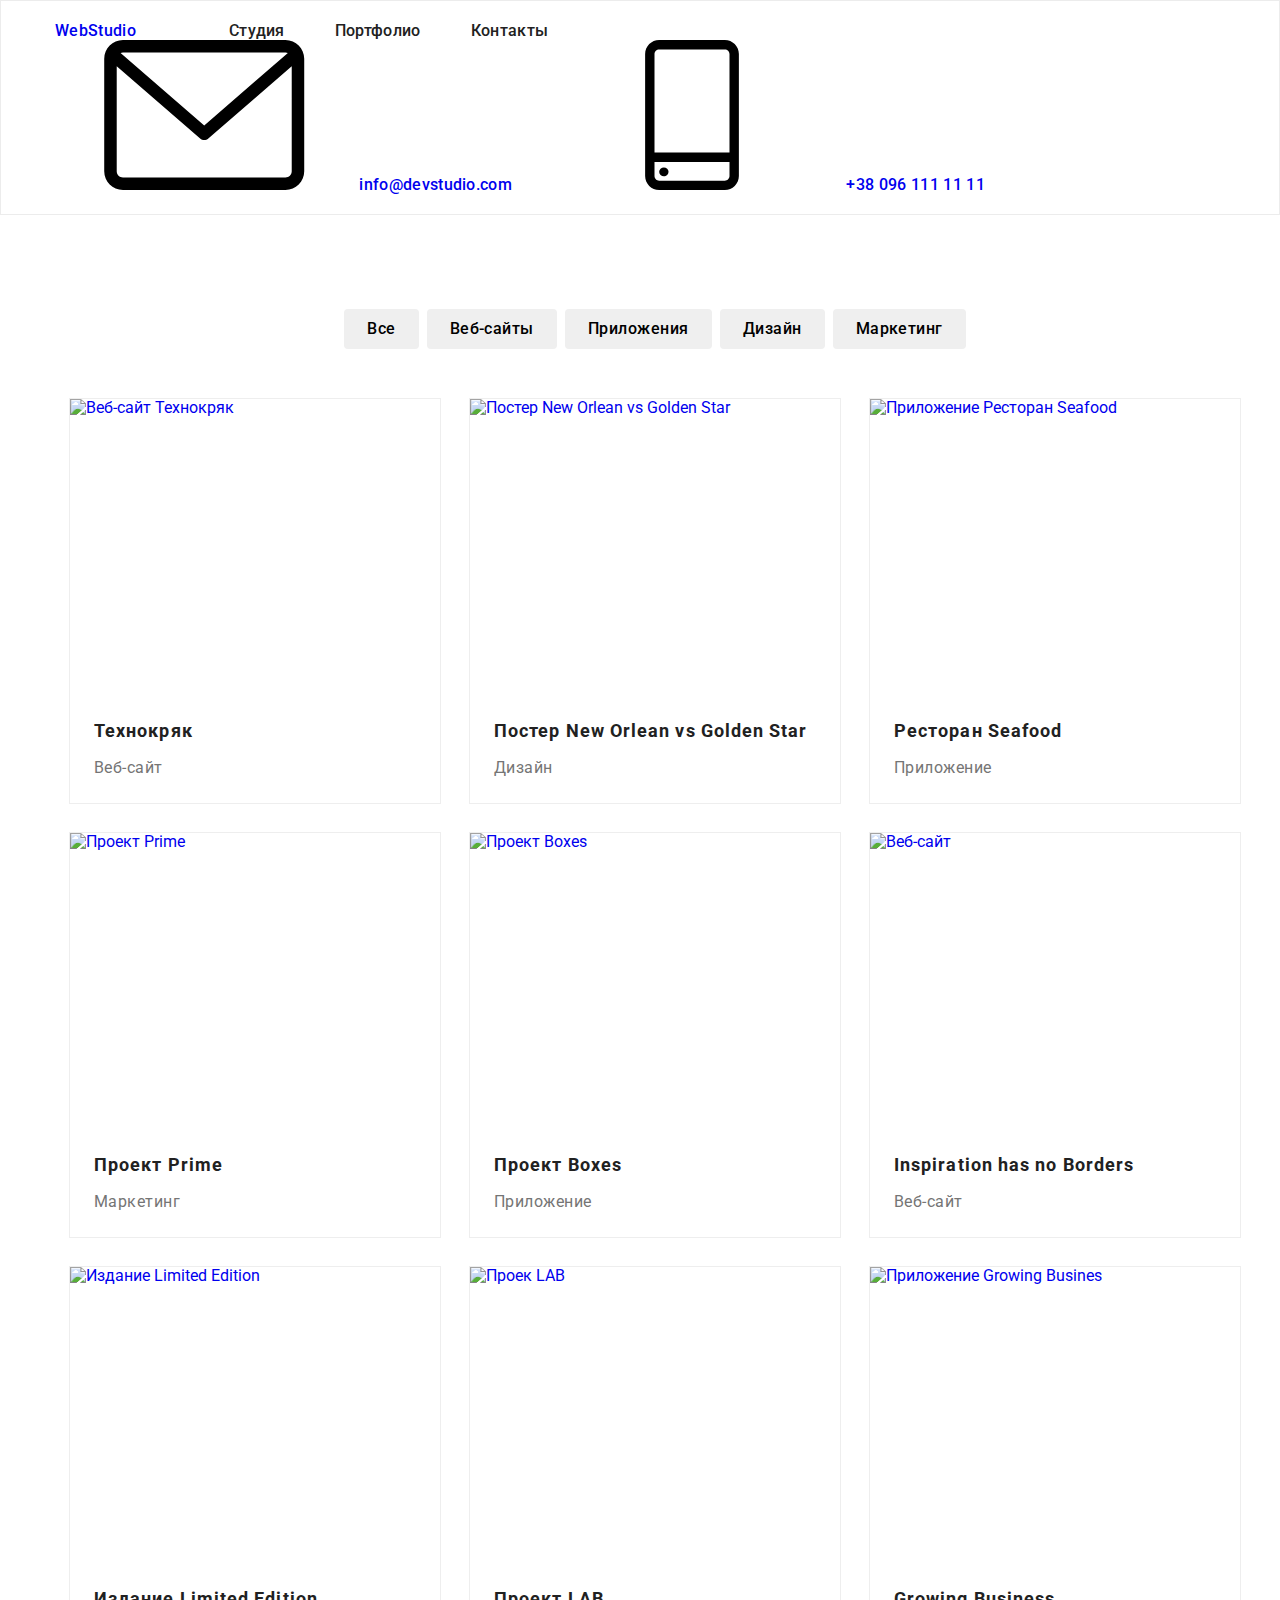
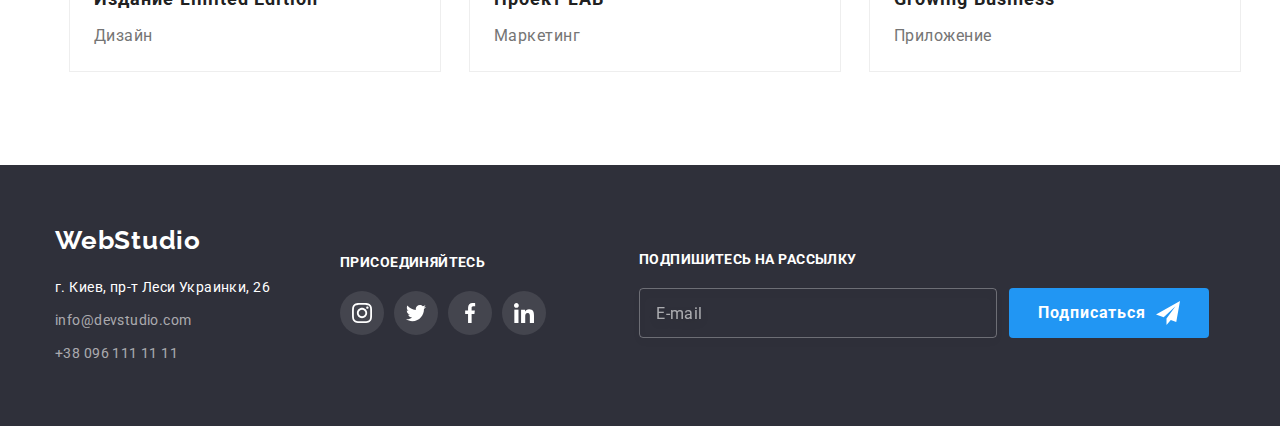
==== portfolio.html @ c8df0b2e "Переписан код под моб, десктоп и  таблет" ====
<!DOCTYPE html>
<html lang="ru">

<head>
    <meta charset="UTF-8">
    <meta http-equiv="X-UA-Compatible" content="IE=edge">
    <meta name="viewport" content="width=device-width, initial-scale=1.0">
    <title>GogIT Markup HW 08</title>
    <link
        href="https://fonts.googleapis.com/css2?family=Raleway:wght@700&family=Roboto:wght@400;500;700;900&display=swap"
        rel="stylesheet">
    <link rel="stylesheet"
        href="https://cdnjs.cloudflare.com/ajax/libs/modern-normalize/1.1.0/modern-normalize.min.css">
    <link rel=" stylesheet"
        href="https://cdnjs.cloudflare.com/ajax/libs/modern-normalize/1.1.0/modern-normalize.min.css"
        integrity="sha512-wpPYUAdjBVSE4KJnH1VR1HeZfpl1ub8YT/NKx4PuQ5NmX2tKuGu6U/JRp5y+Y8XG2tV+wKQpNHVUX03MfMFn9Q=="
        crossorigin="anonymous" referrerpolicy="no-referrer" />
    <link rel="stylesheet" href="./css/main.min.css">
</head>

<body>
    <header class="header">
        <div class="container header-container">
            <nav class="navigation-site">
                <a href="./index.html" class="name-site link"><span class="name-site__first-part">Web</span>Studio</a>
                <ul class="menu list">
                    <li class="menu__item list"><a href="./index.html" class="menu__link  link">Студия </a></li>
                    <li class="menu__item list"><a href="./portfolio.html" class="menu__link current link">Портфолио</a></li>
                    <li class="menu__item list"><a href="#" class="menu__link link">Контакты</a></li>
                </ul>
            </nav>
            <ul class="header-contact list">
                <li class="header-contact__item list">
                    <a href="mailto:info@devstudio.com" class="header-contact__mail-link header-link link">
                        <svg class="header-contact__icon-mail ">
                            <use href="./images/sprite.svg#icon-envelope"></use>
                        </svg>
                        info@devstudio.com</a>
                </li>
                <li class="header-contact__item list"><a href="tel:+380961111111"
                        class="header-contact__tel-link header-link link">
                        <svg class="header-contact__icon-tel">
                            <use href="./images/sprite.svg#icon-smartphone"></use>
                        </svg>
                        +38 096 111 11 11</a>
                </li>
            </ul>
        </div>
    
    
    </header>
    <main class="main-portfolio section">
        <section class="portfolio container">
            <div class="container">
                <h1 class="name-portfolio">Портфолио</h1>
                <h2 class="filter-portfolio-name">Фильтрация Портфолио</h2>
                <ul class="filter-portfolio-list list">
                    <li class="filter-portfolio-item list"><button type="button"
                            class="filter-portfolio-btn">Все</button></li>
                    <li class="filter-portfolio-item list"><button type="button"
                            class="filter-portfolio-btn">Веб-сайты</button></li>
                    <li class="filter-portfolio-item list"><button type="button"
                            class="filter-portfolio-btn">Приложения</button></li>
                    <li class="filter-portfolio-item list"><button type="button"
                            class="filter-portfolio-btn">Дизайн</button></li>
                    <li class="filter-portfolio-item list"><button type="button"
                            class="filter-portfolio-btn">Маркетинг</button></li>
                </ul>
                <h2 class="projects-name">Проекты</h2>
                <ul class="project-list list">
                    <li class="project-item list">
                        <a href="#" class="project-link link">
                            <div class="overlay-box">
                                <img src="./images/Portfolio/tehnokrak.jpg" class="project-img" alt="Веб-сайт Технокряк"
                                    width="370" height="294">
                                <p class="overlay">Технокряк это современная площадка распространения коронавируса.
                                    Компании используют эту платформу для цифрового
                                    шпионажа и атак на защищённые сервера конкурентов.</p>
                            </div>
                            <div class="portfolio-list-box">
                                <h3 class="project-name">Технокряк</h3>
                                <p class="project-about">Веб-сайт</p>
                            </div>
                        </a>


                    </li>
                    <li class="project-item list">
                        <a href="#" class="project-link link">
                            <div class="overlay-box">
                                <img src="./images/Portfolio/neworleanvsgoldenstar.jpg" class="project-img"
                                    alt="Постер New Orlean vs Golden Star" width="370" height="294">
                                <p class="overlay">Технокряк это современная площадка распространения коронавируса.
                                    Компании используют эту платформу
                                    для цифрового
                                    шпионажа и атак на защищённые сервера конкурентов.</p>
                            </div>
                            <div class="portfolio-list-box">
                                <h3 class="project-name">Постер <span lang="en">New Orlean vs Golden Star</span></h3>
                                <p class="project-about">Дизайн</p>
                            </div>
                        </a>

                    </li>
                    <li class="project-item list">
                        <a href="#" class="project-link link">
                            <div class="overlay-box">
                                <img src="./images/Portfolio/seafoot.jpg" class="project-img"
                                    alt="Приложение Ресторан Seafood" width="370" height="294">
                                <p class="overlay">Технокряк это современная площадка распространения коронавируса.
                                    Компании используют эту платформу
                                    для цифрового
                                    шпионажа и атак на защищённые сервера конкурентов.</p>
                            </div>
                            <div class="portfolio-list-box">
                                <h3 class="project-name">Ресторан <span lang="en">Seafood</span></h3>
                                <p class="project-about">Приложение</p>
                            </div>
                        </a>


                    </li>
                    <li class="project-item list">
                        <a href="#" class="project-link link">
                            <div class="overlay-box">
                                <img src="./images/Portfolio/prime.jpg" class="project-img" alt="Проект Prime"
                                    width="370" height="294">
                                <p class="overlay">Технокряк это современная площадка распространения коронавируса.
                                    Компании используют эту платформу
                                    для цифрового
                                    шпионажа и атак на защищённые сервера конкурентов.</p>
                            </div>
                            <div class="portfolio-list-box">
                                <h3 class="project-name">Проект <span lang="en">Prime</span></h3>
                                <p class="project-about">Маркетинг</p>
                            </div>
                        </a>


                    </li>
                    <li class="project-item list">
                        <a href="#" class="project-link link">
                            <div class="overlay-box">
                                <img src="./images/Portfolio/boxes.jpg" class="project-img" alt="Проект Boxes"
                                    width="370" height="294">
                                <p class="overlay">Технокряк это современная площадка распространения коронавируса.
                                    Компании используют эту платформу
                                    для цифрового
                                    шпионажа и атак на защищённые сервера конкурентов.</p>
                            </div>
                            <div class="portfolio-list-box">
                                <h3 class="project-name">Проект <span lang="en">Boxes</span></h3>
                                <p class="project-about">Приложение</p>
                            </div>
                        </a>


                    </li>
                    <li class="project-item list">
                        <a href="#" class="project-link link">
                            <div class="overlay-box">
                                <img src="./images/Portfolio/inspirationhasnoborders.jpg" class="project-img"
                                    alt="Веб-сайт" width="370" height="294">
                                <p class="overlay">Технокряк это современная площадка распространения коронавируса.
                                    Компании используют эту платформу
                                    для цифрового
                                    шпионажа и атак на защищённые сервера конкурентов.</p>
                            </div>
                            <div class="portfolio-list-box">
                                <h3 class="project-name" lang="en">Inspiration has no Borders</h3>
                                <p class="project-about">Веб-сайт</p>
                            </div>
                        </a>


                    </li>
                    <li class="project-item list">
                        <a href="#" class="project-link link">
                            <div class="overlay-box">
                                <img src="./images/Portfolio/limitededition.jpg" class="project-img"
                                    alt="Издание Limited Edition" width="370" height="294">
                                <p class="overlay">Технокряк это современная площадка распространения коронавируса.
                                    Компании используют эту платформу
                                    для цифрового
                                    шпионажа и атак на защищённые сервера конкурентов.</p>
                            </div>
                            <div class="portfolio-list-box">
                                <h3 class="project-name">Издание <span lang="en">Limited Edition</span></h3>
                                <p class="project-about">Дизайн</p>
                            </div>
                        </a>


                    </li>
                    <li class="project-item list">
                        <a href="#" class="project-link link">
                            <div class="overlay-box">
                                <img src="./images/Portfolio/lab.jpg" class="project-img" alt="Проек LAB" width="370"
                                    height="294">
                                <p class="overlay">Технокряк это современная площадка распространения коронавируса.
                                    Компании используют эту платформу
                                    для цифрового
                                    шпионажа и атак на защищённые сервера конкурентов.</p>
                            </div>
                            <div class="portfolio-list-box">
                                <h3 class="project-name">Проект <span lang="en">LAB</span></h3>
                                <p class="project-about">Маркетинг</p>
                            </div>
                        </a>


                    </li>
                    <li class="project-item list">
                        <a href="#" class="project-link link">
                            <div class="overlay-box">
                                <img src="./images/Portfolio/growingbusiness.jpg" class="project-img"
                                    alt="Приложение Growing Busines" width="370" height="294">
                                <p class="overlay">Технокряк это современная площадка распространения коронавируса.
                                    Компании используют эту платформу
                                    для цифрового
                                    шпионажа и атак на защищённые сервера конкурентов.</p>
                            </div>
                            <div class="portfolio-list-box">
                                <h3 class="project-name">Growing Business</h3>
                                <p class="project-about">Приложение</p>
                            </div>
                        </a>


                    </li>
                </ul>
            </div>

        </section>
    </main>
    <footer class="footer">
        <div class="container footer-container">
            <div class="footer-address-block">
                <a href="./index.html" class="footer-name-site link"><span
                        class="first-part-name-site">Web</span>Studio</a>
                <address class="footer-address">
                    <a href="https://goo.gl/maps/G6UXCdozWN6AaGB96" class="footer-address-link link" target="_blank"
                        rel="noopener noreferrer">г. Киев, пр-т Леси Украинки, 26</a>
                </address>
                <ul class="footer-contact list">
                    <li class="footer-contact-item"><a href="mailto:info@devstudio.com "
                            class="footer-contact-link link">info@devstudio.com</a></li>
                    <li class="footer-contact-item"><a href="tel:+380961111111" class="footer-contact-link link">+38 096 111
                            11
                            11</a></li>
                </ul>
            </div>
            <div class="footer-join">
                <h2 class="footer-join-name">присоединяйтесь</h2>
                <ul class="footer-join-list list">
                    <li class="footer-join-item list">
                        <a href="#" class="footer-social-list-link link">
                            <svg class="footer-social-list-icon social-list-icon">
                                <use href="./images/sprite.svg#icon-instagram"></use>
                            </svg>
                        </a>

                    </li>
                    <li class="footer-join-item list">
                        <a href="#" class="footer-social-list-link link">
                            <svg class="footer-social-list-icon social-list-icon">
                                <use href="./images/sprite.svg#icon-twitter"></use>
                            </svg>
                        </a>
                    </li>
                    <li class="footer-join-item list">
                        <a href="#" class="footer-social-list-link link">
                            <svg class="footer-social-list-icon social-list-icon">
                                <use href="./images/sprite.svg#icon-facebook"></use>
                            </svg>
                        </a>
                    </li>
                    <li class="footer-join-item list">
                        <a href="#" class="footer-social-list-link link">
                            <svg class="footer-social-list-icon social-list-icon">
                                <use href="./images/sprite.svg#icon-linkedin"></use>
                            </svg>
                        </a>
                    </li>
                </ul>
            </div>
            <div class="footer-mailing">
                <p class="footer-mailing-name">Подпишитесь на рассылку</p>
                <form class="footer-mailing-form" action="#" method="get">
                    <label class="footer-mailing-form-label">
                        <input type="email" class="footer-mailing-form-input" name="user-email-mailing" required
                            placeholder="E-mail">
                    </label>

                    <button type="submit" class="modal-btn">Подписаться
                        <svg class="footer-mailing-icon">
                            <use href="./images/sprite.svg#icon-icon-send"></use>
                        </svg>
                    </button>
                </form>
            </div>

        </div>

    </footer>

</body>

</html>
---- css/main.min.css ----
:root{--accent-color: #2196f3;--main-color: #212121;--main-font: "Roboto", sans-serif;--secondary-font: "Raleway", sans-serif}.visually-hidden{position:absolute !important;clip:rect(1px 1px 1px 1px);clip:rect(1px, 1px, 1px, 1px);padding:0 !important;border:0 !important;height:1px !important;width:1px !important;overflow:hidden}h1,h2,h3,h4,h5,p{margin-top:0;margin-bottom:0}ul,ol{margin-top:0;margin-bottom:0;padding-left:0}img{display:block}.list{list-style:none}.link{text-decoration:none;font-style:normal}body{font-family:var(--main-font)}.section{padding-top:94px;padding-bottom:94px}.container{padding-left:15px;padding-right:15px;align-items:center}@media screen and (min-width: 480px){.container{width:480px;margin:0 auto}}@media screen and (min-width: 768px){.container{width:768px}}@media screen and (min-width: 1200px){.container{width:1200px}}.modal-btn{font-size:16px;font-weight:700;line-height:1.87;display:flex;align-items:center;justify-content:center;text-align:center;letter-spacing:.06em;color:#fff;background:var(--accent-color);border-radius:4px;height:50px;min-width:200px;cursor:pointer;margin-left:auto;margin-right:auto;transition:background 250ms cubic-bezier(0.4, 0, 0.2, 1)}.modal-btn:hover,.modal-btn:focus{background:#188ce8}button{border:1px solid transparent}.title-section{font-size:36px;font-weight:700;line-height:1.16;text-align:center;letter-spacing:.03em;color:#212121;margin-bottom:50px;margin-top:auto}.social-list{display:flex;justify-content:space-between;padding-left:32px;padding-right:32px}.social-list-link{display:flex;align-items:center;justify-content:center;fill:#afb1b8;width:44px;height:44px;transition:background-color 250ms cubic-bezier(0.4, 0, 0.2, 1),fill 250ms cubic-bezier(0.4, 0, 0.2, 1),border-radius 250ms cubic-bezier(0.4, 0, 0.2, 1)}.social-list-link:focus,.social-list-link:hover{fill:#fff;border-radius:50%;background-color:var(--accent-color)}.social-list-icon{width:20px;height:20px}.footer-social-list-icon{fill:#fff}.footer-social-list-link{display:flex;align-items:center;justify-content:center;width:44px;height:44px;border-radius:50%;background-color:rgba(255,255,255,.1);transition:background-color 250ms cubic-bezier(0.4, 0, 0.2, 1)}.footer-social-list-link:hover,.footer-social-list-link:focus{background-color:var(--accent-color)}.backdrop{position:fixed;top:0;left:0;width:100vw;height:100vh;background:rgba(0,0,0,.2);transition:opacity 250ms cubic-bezier(0.4, 0, 0.2, 1),visibility 250ms cubic-bezier(0.4, 0, 0.2, 1)}.modal{width:528px;height:580px;position:absolute;left:50%;top:50%;transform:translate(-50%, -50%);background:#fff;box-shadow:0px 1px 3px rgba(0,0,0,.12),0px 1px 1px rgba(0,0,0,.14),0px 2px 1px rgba(0,0,0,.2);border-radius:4px;padding:40px}.close-btn{width:30px;height:30px;border-radius:50%;background-color:transparent;position:absolute;cursor:pointer;top:8px;right:8px;padding:0;border:1px solid rgba(0,0,0,.1);display:flex;align-items:center;justify-content:center;transition:fill 250ms cubic-bezier(0.4, 0, 0.2, 1)}.close-btn:focus,.close-btn:hover{fill:var(--accent-color)}.icon-close{width:18px;height:18px}.is-hidden{opacity:0;pointer-events:none;visibility:hidden}.name-modal{font-size:20px;font-weight:700;line-height:1.15;font-style:normal;text-align:center;letter-spacing:.03em;color:#212121;margin-bottom:12px}.contact-form-input-wrapper{position:relative;display:block;margin-top:4px}.contact-form{display:flex;flex-direction:column}.contact-form-field{font-size:12px;font-weight:400;line-height:1.16;letter-spacing:.01em;color:#757575}.contact-form-field:not(:last-child){margin-bottom:10px}.contact-form-input{width:100%;height:40px;border:1px solid rgba(33,33,33,.2);border-radius:4px;padding-left:42px;transition:border 250ms cubic-bezier(0.4, 0, 0.2, 1)}.contact-form-input:focus{outline:none;border:1px solid var(--accent-color)}.contact-form-icon{position:absolute;width:18px;height:18px;top:50%;left:12px;transform:translateY(-50%);transition:fill 250ms cubic-bezier(0.4, 0, 0.2, 1)}.contact-form-input:focus+.contact-form-icon{fill:var(--accent-color)}.contact-form-message{height:120px;width:100%;margin-top:4px;height:120px;border:1px solid rgba(33,33,33,.2);border-radius:4px;padding:12px 16px;resize:none;transition:border 250ms cubic-bezier(0.4, 0, 0.2, 1);margin-bottom:10px}.contact-form-message::-moz-placeholder{color:rgba(117,117,117,.5)}.contact-form-message:-ms-input-placeholder{color:rgba(117,117,117,.5)}.contact-form-message::placeholder{color:rgba(117,117,117,.5)}.contact-form-message:focus{outline:none;border:1px solid var(--accent-color)}.contact-form-checkbox-label{font-size:14px;font-weight:400;line-height:1.71;display:flex;align-items:center;letter-spacing:.03em;color:#757575;margin-bottom:30px}.contact-form-checkbox-label::before{display:block;content:"";width:16px;height:15px;border:2px solid #212121;cursor:pointer;margin-right:8px;border-radius:1px}.contact-form-checkobx:checked+.contact-form-checkbox-label::before{background-color:var(--accent-color);background-image:url(../images/sprite/iconcheck.svg);background-size:contain;background-repeat:no-repeat;background-position:center;background-origin:border-box;border-color:var(--accent-color)}.agreement-conditions{color:var(--accent-color)}.header{padding-top:10px;padding-bottom:10px;font-weight:500;line-height:1.1;letter-spacing:.02em;border:1px solid #ececec}@media screen and (min-width: 768px){.header{padding-top:24px;padding-bottom:25px}}@media screen and (min-width: 1200px){.header{padding-top:21px;padding-bottom:21px}}.header__conteiner{display:flex;align-items:center}@media screen and (max-width: 767px){.header__conteiner{justify-content:space-between}}.navigation-site{display:flex;align-items:center}.menu{display:flex;align-items:center;margin-left:93px}@media screen and (max-width: 768px){.menu{display:none}}.menu__item:not(:last-child){position:relative;margin-right:50px}.menu__link{color:#212121;transition:color 250ms cubic-bezier(0.4, 0, 0.2, 1)}.menu__link:hover,.menu__link:focus{color:var(--accent-color)}.carrent{color:var(--accent-color)}.carrent::after{position:absolute;left:0;bottom:-33px;display:block;content:"";width:100%;height:4px;border-radius:2px;background-color:var(--accent-color)}.burger-btn{background-color:transparent;border:none;padding:0;line-height:0}.burger-btn__icon{width:24px;height:16px;transition:fill 250ms cubic-bezier(0.4, 0, 0.2, 1)}.burger-btn__icon:focus,.burger-btn__icon:hover{fill:var(--accent-color)}@media screen and (min-width: 768px){.burger-btn{display:none}}.header-contact{display:flex;flex-direction:column;align-items:flex-start;margin-left:auto}@media screen and (max-width: 768px){.header-contact{display:none}}@media screen and (min-width: 1200px){.header-contact{flex-direction:row;align-items:center}}@media screen and (min-width: 768px)and (max-width: 1199px){.header-contact__item:not(:last-child){margin-bottom:10px}}@media screen and (min-width: 1200px){.header-contact__item:not(:last-child){margin-right:30px}}.header-contact__link{display:flex;align-items:center;color:#757575;transition:color 250ms cubic-bezier(0.4, 0, 0.2, 1),fill 250ms cubic-bezier(0.4, 0, 0.2, 1)}.header-contact__link:hover,.header-contact__link:focus{color:var(--accent-color);fill:var(--accent-color)}.header-contact__icon{margin-right:10px;fill:currentColor}.mobile-menu{position:fixed;z-index:100;left:0;top:0;width:100vw;height:100vh;display:flex;flex-direction:column;align-items:flex-start;background-color:#fff;padding:48px 40px;opacity:0;visibility:hidden;pointer-events:none;transition:opacity 500ms linear,visibility 500ms linear}.mobile-menu.is-open{opacity:1;visibility:visible;pointer-events:auto}.nav-list__item:not(:last-child){margin-bottom:32px}.nav-list__link{font-weight:500;font-size:40px;line-height:1.2;letter-spacing:.02em;color:#212121}.mobile-current{color:var(--accent-color)}.mobile-contact{margin-top:auto;margin-bottom:64px}.mobile-contact__item:not(:last-child){margin-bottom:32px}.mobile-contact__link-tel{margin-bottom:32px;font-weight:500;font-size:34px;line-height:1.2;letter-spacing:.02em;color:var(--accent-color)}.mobile-contact__link-mail{font-weight:500;font-size:24px;line-height:1.2;letter-spacing:.02em;color:#757575}.mobile-social{display:flex;align-items:center}.mobile-social__item{position:relative}.mobile-social__item:not(:last-child){margin-right:20px}.mobile-social__item:not(:last-child)::after{position:absolute;content:"";height:22px;width:0px;right:-10px;top:0;border:1px solid rgba(33,33,33,.2)}.mobile-social__link{font-weight:500;font-size:18px;line-height:1.2;letter-spacing:.02em;color:var(--accent-color)}.modal-menu__close-button{position:absolute;right:8px;top:8px;display:flex;align-items:center;justify-content:center;width:30px;height:30px;border-radius:50%;border:1px solid rgba(0,0,0,.1);background-color:transparent;cursor:pointer;fill:#212121;transition:fill 250ms cubic-bezier(0.4, 0, 0.2, 1)}.modal-menu__close-button:focus,.modal-menu__close-button:hover{fill:var(--accent-color)}.hero{max-width:480px;margin-left:auto;margin-right:auto;padding-top:118px;padding-bottom:118px;background-color:#2f303a;background-repeat:no-repeat;background-size:cover;background-position:50% 50%;background-image:linear-gradient(rgba(47, 48, 58, 0.4), rgba(47, 48, 58, 0.4)),url("/images/hero/hero-mobile.jpg")}@media screen and (min-device-pixel-ratio: 2),screen and (-webkit-min-device-pixel-ratio: 2),screen and (min-resolution: 192dpi),screen and (min-resolution: 2dppx){.hero{background-image:linear-gradient(rgba(47, 48, 58, 0.4), rgba(47, 48, 58, 0.4)),url("/images/hero/hero-mobile@2x.jpg")}}@media screen and (min-width: 768px){.hero{max-width:768px;background-image:linear-gradient(rgba(47, 48, 58, 0.4), rgba(47, 48, 58, 0.4)),url("/images/hero/hero-tablet.jpg")}}@media screen and (min-device-pixel-ratio: 2)and (min-width: 768px),screen and (-webkit-min-device-pixel-ratio: 2)and (min-width: 768px),screen and (min-resolution: 192dpi)and (min-width: 768px),screen and (min-resolution: 2dppx)and (min-width: 768px){.hero{background-image:linear-gradient(rgba(47, 48, 58, 0.4), rgba(47, 48, 58, 0.4)),url("/images/hero/hero-tablet@2x.jpg")}}@media screen and (min-width: 1200px){.hero{max-width:1600px;padding-top:200px;padding-bottom:200px;background-image:linear-gradient(rgba(47, 48, 58, 0.4), rgba(47, 48, 58, 0.4)),url("/images/hero/hero-desctop.jpg")}}@media screen and (min-device-pixel-ratio: 2)and (min-width: 1200px),screen and (-webkit-min-device-pixel-ratio: 2)and (min-width: 1200px),screen and (min-resolution: 192dpi)and (min-width: 1200px),screen and (min-resolution: 2dppx)and (min-width: 1200px){.hero{background-image:linear-gradient(rgba(47, 48, 58, 0.4), rgba(47, 48, 58, 0.4)),url("/images/hero/hero-desctop@2x.jpg")}}.hero-title{margin-bottom:30px;margin-left:auto;margin-right:auto;max-width:360px;font-size:24px;line-height:1.4;text-align:center;letter-spacing:.06em;text-transform:uppercase;color:#fff}@media screen and (min-width: 1200px){.hero-title{font-size:44px;max-width:696px}}.advantages{padding-top:60px;padding-bottom:60px;line-height:1.7;letter-spacing:.03em;color:#757575}@media screen and (min-width: 1200px){.advantages{padding-top:94px;padding-bottom:94px}}.container__advantages-list{display:flex;flex-direction:column;align-items:center}@media screen and (min-width: 768px){.container__advantages-list{flex-direction:row;flex-wrap:wrap;align-items:flex-start;margin-top:-30px;margin-left:-30px}}.advantage-list__icon{display:flex;align-items:center;justify-content:center;width:450px;height:120px;margin-bottom:30px;background:#f5f4fa;border-radius:4px}@media screen and (min-width: 768px){.advantage-list__icon{width:354px}}@media screen and (min-width: 1200px){.advantage-list__icon{width:270px}}.advantages-list__item:not(:last-child){margin-bottom:30px}@media screen and (min-width: 768px){.advantages-list__item:not(:last-child){margin-bottom:0}}@media screen and (min-width: 768px){.advantages-list__item{flex-basis:calc((100% - 60px) / 2);margin-top:30px;margin-left:30px}}@media screen and (min-width: 1200px){.advantages-list__item{flex-basis:calc((100% - 120px) / 4);margin-top:30px;margin-left:30px}}.advantages-list__name{margin-bottom:10px;font-weight:bold;font-size:14px;line-height:1.1;letter-spacing:.03em;text-transform:uppercase;color:var(--main-color)}@media screen and (max-width: 767px){.advantages-list__name{text-align:center}}.work-process{padding-bottom:94px}@media screen and (max-width: 1199px){.work-process{display:none}}.work-process__list{display:flex;flex-wrap:wrap;align-items:center;margin-left:-30px;margin-top:-30px}.work-process__item{position:relative;flex-basis:calc((100% - 90px) / 3);margin-left:30px;margin-top:30px}.work-process__description{position:absolute;bottom:0;left:0;width:100%;height:70px;background:rgba(47,48,58,.8);padding:27px;color:#fff;font-size:14px;line-height:1.2;text-align:center;letter-spacing:.03em;text-transform:uppercase}.team{padding-top:60px;padding-bottom:60px;background-color:#f5f4fa}@media screen and (min-width: 1199px){.team{padding-top:94px;padding-bottom:94px}}@media screen and (min-width: 768px){.team-list{display:flex;flex-wrap:wrap;margin-left:-30px;margin-top:-30px}}.team-item{background:#fff;box-shadow:0px 1px 3px rgba(0,0,0,.12),0px 1px 1px rgba(0,0,0,.14),0px 2px 1px rgba(0,0,0,.2);border-radius:0px 0px 4px 4px}@media screen and (max-width: 767px){.team-item:not(:last-child){margin-bottom:30px}}@media screen and (min-width: 768px){.team-item{flex-basis:calc((100% - 60px) / 2);margin-top:30px;margin-left:30px}}@media screen and (min-width: 1200px){.team-item{flex-basis:calc((100% - 120px) / 4)}}.team-member{margin-bottom:10px;font-weight:700;font-size:16px;line-height:1.2;text-align:center;letter-spacing:.03em;color:--primary-dark-color}.profile-team{padding:24px 122px}@media screen and (min-width: 768px){.profile-team{padding:24px 74px}}@media screen and (min-width: 1200px){.profile-team{padding:30px 32px}}.team-member-position{font-size:16px;line-height:1.2;text-align:center;letter-spacing:.03em}.customers-list{display:flex;justify-content:space-between}.customers-list-item{border-radius:5%;border:1px solid #afb1b8;width:170px;height:92px;transition:border 250ms cubic-bezier(0.4, 0, 0.2, 1)}.customers-list-item:hover,.customers-list-item:focus{border:1px solid var(--accent-color)}.customers-list-link{display:flex;align-items:center;justify-content:center;width:170px;height:92px;fill:#afb1b8;transition:fill 250ms cubic-bezier(0.4, 0, 0.2, 1)}.customers-list-link:hover,.customers-list-link:focus{fill:var(--accent-color)}.icon-yaco{width:41px;height:47px}.icon-tagline-here{width:40px;height:52px}.icon-company{width:43px;height:41px}.icon-foster-peters{width:84px;height:41px}.icon-brand{width:62px;height:45px}.icon-company-tagline{width:94px;height:44px}.footer{background:#2f303a;padding-top:60px;padding-bottom:60px}.footer-name-site{font-size:26px;font-weight:700;line-height:1.19;display:block;font-family:var(--secondary-font);letter-spacing:.03em;color:#fff;margin-bottom:20px}.footer-address-link{font-size:14px;font-weight:400;line-height:1.71;letter-spacing:.03em;color:#fff;transition:color 250ms cubic-bezier(0.4, 0, 0.2, 1)}.footer-address-link:focus,.footer-address-link:hover{color:var(--accent-color)}.footer-address{margin-bottom:9px}.footer-contact-item:not(:last-child){margin-bottom:9px}.footer-address-block{margin-right:70px}.footer-join{margin-right:93px}.footer-join-name{font-size:14px;font-weight:700;line-height:1.14;letter-spacing:.03em;text-transform:uppercase;color:#fff;margin-bottom:20px}.footer-contact-link{font-size:14px;font-weight:400;line-height:1.71;letter-spacing:.03em;color:rgba(255,255,255,.6);transition:color 250ms cubic-bezier(0.4, 0, 0.2, 1);transition:color 250ms cubic-bezier(0.4, 0, 0.2, 1)}.footer-contact-link:focus,.footer-contact-link:hover{color:var(--accent-color)}.footer-container{display:flex}.footer-join-list{display:flex;justify-content:space-between}.footer-join{width:206px;height:80px}.footer-mailing-name{font-size:14px;font-weight:700;line-height:1.14;letter-spacing:.03em;text-transform:uppercase;color:#fff;margin-bottom:20px}.footer-mailing-form{display:flex}.footer-mailing-form-label{margin-right:12px}.footer-mailing-form-input{border:1px solid rgba(255,255,255,.3);box-sizing:border-box;filter:drop-shadow(0px 4px 4px rgba(0, 0, 0, 0.15));border-radius:4px;width:358px;height:50px;background-color:transparent;padding-left:16px;color:#fff}.footer-mailing-form-input::-moz-placeholder{display:flex;align-items:center;letter-spacing:.03em;color:rgba(255,255,255,.6)}.footer-mailing-form-input:-ms-input-placeholder{display:flex;align-items:center;letter-spacing:.03em;color:rgba(255,255,255,.6)}.footer-mailing-form-input::placeholder{display:flex;align-items:center;letter-spacing:.03em;color:rgba(255,255,255,.6)}.footer-mailing-icon{height:24px;width:24px;fill:#fff;margin-left:10px}.filter-portfolio-list{display:flex;justify-content:center;margin-bottom:50px}.name-portfolio{display:none}.filter-portfolio-name{display:none}.filter-portfolio-item:not(:last-child){margin-right:8px}.filter-portfolio-btn{display:inline-block;min-width:73px;padding:6px 22px;cursor:pointer;font-size:16px;font-weight:500;line-height:1.62;text-align:center;letter-spacing:.03em;border-radius:4px;transition:background 250ms cubic-bezier(0.4, 0, 0.2, 1),box-shadow 250ms cubic-bezier(0.4, 0, 0.2, 1),border-radius 250ms cubic-bezier(0.4, 0, 0.2, 1),color 250ms cubic-bezier(0.4, 0, 0.2, 1)}.filter-portfolio-btn:hover,.filter-portfolio-btn:focus{background:var(--accent-color);box-shadow:0px 3px 1px rgba(0,0,0,.1),0px 1px 2px rgba(0,0,0,.08),0px 2px 2px rgba(0,0,0,.12);border-radius:4px;color:#fff}.projects-name{display:none}.project-name{font-size:18px;font-weight:700;line-height:2;letter-spacing:.06em;color:#212121;margin-bottom:4px}.project-list{display:flex;flex-wrap:wrap;align-items:center;margin-top:-30px;margin-left:-30px}.project-item{margin-top:30px;margin-left:30px;flex-basis:calc((100% - 90px) / 3);outline:1px solid #eee;transition:box-shadow 250ms cubic-bezier(0.4, 0, 0.2, 1)}.project-item:focus,.project-item:hover{box-shadow:0px 1px 1px rgba(0,0,0,.12),0px 4px 4px rgba(0,0,0,.06),1px 4px 6px rgba(0,0,0,.16)}.project-link{display:block}.portfolio-list-box{padding-left:24px;padding-right:24px;padding-top:20px;padding-bottom:20px}.project-about{font-size:16px;font-weight:400;line-height:1.87;letter-spacing:.03em;color:#757575}.overlay-box{position:relative;overflow:hidden}.project-link{position:relative}.overlay{position:absolute;top:0;left:0;background:var(--accent-color);padding:63px 24px;justify-content:center;align-items:center;width:100%;height:100%;font-size:18px;font-weight:400;line-height:1.55;font-style:normal;letter-spacing:.03em;color:#fff;overflow:auto;transform:translateY(100%);transition:transform 250ms cubic-bezier(0.4, 0, 0.2, 1)}.project-link:hover .overlay,.project-link:focus .overlay{transform:translateY(0%)}/*# sourceMappingURL=main.min.css.map */
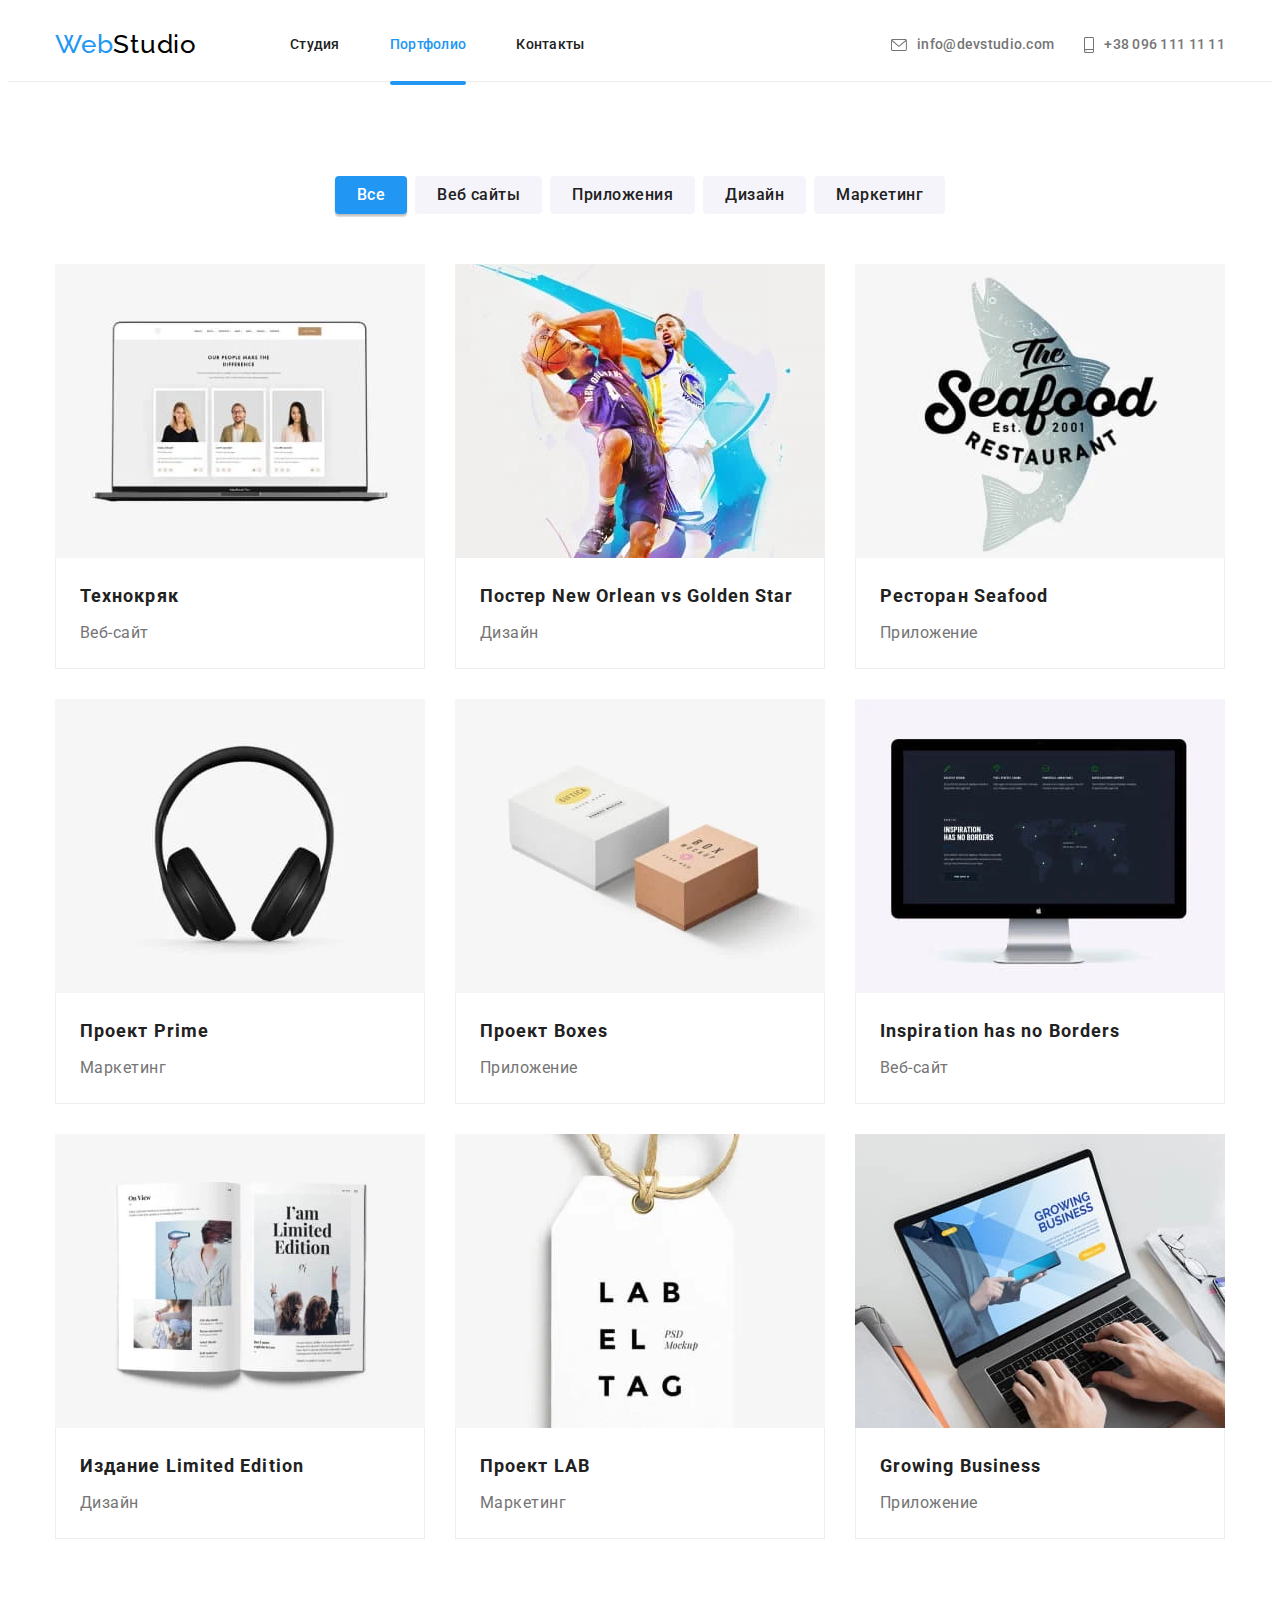
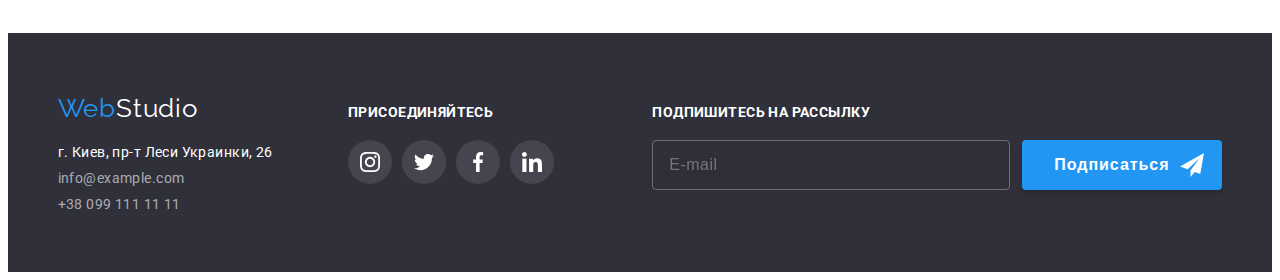
==== commit 64878e81: "добалвена редакция" ====
--- a/portfolio.html
+++ b/portfolio.html
@@ -2,308 +2,537 @@
 <html lang="ru">
 
 <head>
-    <meta charset="UTF-8">
-    <meta http-equiv="X-UA-Compatible" content="IE=edge">
-    <meta name="viewport" content="width=device-width, initial-scale=1.0">
-    <title>GogIT Markup HW 08</title>
-    <link
-        href="https://fonts.googleapis.com/css2?family=Raleway:wght@700&family=Roboto:wght@400;500;700;900&display=swap"
-        rel="stylesheet">
-    <link rel="stylesheet"
-        href="https://cdnjs.cloudflare.com/ajax/libs/modern-normalize/1.1.0/modern-normalize.min.css">
-    <link rel=" stylesheet"
-        href="https://cdnjs.cloudflare.com/ajax/libs/modern-normalize/1.1.0/modern-normalize.min.css"
-        integrity="sha512-wpPYUAdjBVSE4KJnH1VR1HeZfpl1ub8YT/NKx4PuQ5NmX2tKuGu6U/JRp5y+Y8XG2tV+wKQpNHVUX03MfMFn9Q=="
-        crossorigin="anonymous" referrerpolicy="no-referrer" />
-    <link rel="stylesheet" href="./css/main.min.css">
+  <meta charset="UTF-8" />
+  <meta http-equiv="X-UA-Compatible" content="IE=edge" />
+  <meta name="viewport" content="width=device-width, initial-scale=1.0" />
+  <title>goit-markup-hw-08</title>
+  <link rel="preconnect" href="https://fonts.gstatic.com" />
+  <link href="https://fonts.googleapis.com/css2?family=Raleway:wght@700&family=Roboto:wght@400;500;700;900&display=swap"
+    rel="stylesheet" />
+  <link rel="stylesheet" href="https://cdnjs.cloudflare.com/ajax/libs/modern-normalize/0.2.0/modern-normalize.min.css"
+    integrity="sha512-sqIVMkf5f8XGYI/UZYGs7wODxlUeoj9JknataPfUwtvrSKWMHrMXGZ7Evb6nabFYJQG15vFFyALe6r0nWCD1Ug=="
+    crossorigin="anonymous" referrerpolicy="no-referrer" />
+  <link rel="stylesheet" href="./css/main.min.css" />
 </head>
 
 <body>
-    <header class="header">
-        <div class="container header-container">
-            <nav class="navigation-site">
-                <a href="./index.html" class="name-site link"><span class="name-site__first-part">Web</span>Studio</a>
-                <ul class="menu list">
-                    <li class="menu__item list"><a href="./index.html" class="menu__link  link">Студия </a></li>
-                    <li class="menu__item list"><a href="./portfolio.html" class="menu__link current link">Портфолио</a></li>
-                    <li class="menu__item list"><a href="#" class="menu__link link">Контакты</a></li>
-                </ul>
-            </nav>
-            <ul class="header-contact list">
-                <li class="header-contact__item list">
-                    <a href="mailto:info@devstudio.com" class="header-contact__mail-link header-link link">
-                        <svg class="header-contact__icon-mail ">
-                            <use href="./images/sprite.svg#icon-envelope"></use>
-                        </svg>
-                        info@devstudio.com</a>
-                </li>
-                <li class="header-contact__item list"><a href="tel:+380961111111"
-                        class="header-contact__tel-link header-link link">
-                        <svg class="header-contact__icon-tel">
-                            <use href="./images/sprite.svg#icon-smartphone"></use>
-                        </svg>
-                        +38 096 111 11 11</a>
-                </li>
-            </ul>
-        </div>
-    
-    
-    </header>
-    <main class="main-portfolio section">
-        <section class="portfolio container">
-            <div class="container">
-                <h1 class="name-portfolio">Портфолио</h1>
-                <h2 class="filter-portfolio-name">Фильтрация Портфолио</h2>
-                <ul class="filter-portfolio-list list">
-                    <li class="filter-portfolio-item list"><button type="button"
-                            class="filter-portfolio-btn">Все</button></li>
-                    <li class="filter-portfolio-item list"><button type="button"
-                            class="filter-portfolio-btn">Веб-сайты</button></li>
-                    <li class="filter-portfolio-item list"><button type="button"
-                            class="filter-portfolio-btn">Приложения</button></li>
-                    <li class="filter-portfolio-item list"><button type="button"
-                            class="filter-portfolio-btn">Дизайн</button></li>
-                    <li class="filter-portfolio-item list"><button type="button"
-                            class="filter-portfolio-btn">Маркетинг</button></li>
-                </ul>
-                <h2 class="projects-name">Проекты</h2>
-                <ul class="project-list list">
-                    <li class="project-item list">
-                        <a href="#" class="project-link link">
-                            <div class="overlay-box">
-                                <img src="./images/Portfolio/tehnokrak.jpg" class="project-img" alt="Веб-сайт Технокряк"
-                                    width="370" height="294">
-                                <p class="overlay">Технокряк это современная площадка распространения коронавируса.
-                                    Компании используют эту платформу для цифрового
-                                    шпионажа и атак на защищённые сервера конкурентов.</p>
-                            </div>
-                            <div class="portfolio-list-box">
-                                <h3 class="project-name">Технокряк</h3>
-                                <p class="project-about">Веб-сайт</p>
-                            </div>
-                        </a>
-
-
-                    </li>
-                    <li class="project-item list">
-                        <a href="#" class="project-link link">
-                            <div class="overlay-box">
-                                <img src="./images/Portfolio/neworleanvsgoldenstar.jpg" class="project-img"
-                                    alt="Постер New Orlean vs Golden Star" width="370" height="294">
-                                <p class="overlay">Технокряк это современная площадка распространения коронавируса.
-                                    Компании используют эту платформу
-                                    для цифрового
-                                    шпионажа и атак на защищённые сервера конкурентов.</p>
-                            </div>
-                            <div class="portfolio-list-box">
-                                <h3 class="project-name">Постер <span lang="en">New Orlean vs Golden Star</span></h3>
-                                <p class="project-about">Дизайн</p>
-                            </div>
-                        </a>
-
-                    </li>
-                    <li class="project-item list">
-                        <a href="#" class="project-link link">
-                            <div class="overlay-box">
-                                <img src="./images/Portfolio/seafoot.jpg" class="project-img"
-                                    alt="Приложение Ресторан Seafood" width="370" height="294">
-                                <p class="overlay">Технокряк это современная площадка распространения коронавируса.
-                                    Компании используют эту платформу
-                                    для цифрового
-                                    шпионажа и атак на защищённые сервера конкурентов.</p>
-                            </div>
-                            <div class="portfolio-list-box">
-                                <h3 class="project-name">Ресторан <span lang="en">Seafood</span></h3>
-                                <p class="project-about">Приложение</p>
-                            </div>
-                        </a>
-
-
-                    </li>
-                    <li class="project-item list">
-                        <a href="#" class="project-link link">
-                            <div class="overlay-box">
-                                <img src="./images/Portfolio/prime.jpg" class="project-img" alt="Проект Prime"
-                                    width="370" height="294">
-                                <p class="overlay">Технокряк это современная площадка распространения коронавируса.
-                                    Компании используют эту платформу
-                                    для цифрового
-                                    шпионажа и атак на защищённые сервера конкурентов.</p>
-                            </div>
-                            <div class="portfolio-list-box">
-                                <h3 class="project-name">Проект <span lang="en">Prime</span></h3>
-                                <p class="project-about">Маркетинг</p>
-                            </div>
-                        </a>
-
-
-                    </li>
-                    <li class="project-item list">
-                        <a href="#" class="project-link link">
-                            <div class="overlay-box">
-                                <img src="./images/Portfolio/boxes.jpg" class="project-img" alt="Проект Boxes"
-                                    width="370" height="294">
-                                <p class="overlay">Технокряк это современная площадка распространения коронавируса.
-                                    Компании используют эту платформу
-                                    для цифрового
-                                    шпионажа и атак на защищённые сервера конкурентов.</p>
-                            </div>
-                            <div class="portfolio-list-box">
-                                <h3 class="project-name">Проект <span lang="en">Boxes</span></h3>
-                                <p class="project-about">Приложение</p>
-                            </div>
-                        </a>
-
-
-                    </li>
-                    <li class="project-item list">
-                        <a href="#" class="project-link link">
-                            <div class="overlay-box">
-                                <img src="./images/Portfolio/inspirationhasnoborders.jpg" class="project-img"
-                                    alt="Веб-сайт" width="370" height="294">
-                                <p class="overlay">Технокряк это современная площадка распространения коронавируса.
-                                    Компании используют эту платформу
-                                    для цифрового
-                                    шпионажа и атак на защищённые сервера конкурентов.</p>
-                            </div>
-                            <div class="portfolio-list-box">
-                                <h3 class="project-name" lang="en">Inspiration has no Borders</h3>
-                                <p class="project-about">Веб-сайт</p>
-                            </div>
-                        </a>
-
-
-                    </li>
-                    <li class="project-item list">
-                        <a href="#" class="project-link link">
-                            <div class="overlay-box">
-                                <img src="./images/Portfolio/limitededition.jpg" class="project-img"
-                                    alt="Издание Limited Edition" width="370" height="294">
-                                <p class="overlay">Технокряк это современная площадка распространения коронавируса.
-                                    Компании используют эту платформу
-                                    для цифрового
-                                    шпионажа и атак на защищённые сервера конкурентов.</p>
-                            </div>
-                            <div class="portfolio-list-box">
-                                <h3 class="project-name">Издание <span lang="en">Limited Edition</span></h3>
-                                <p class="project-about">Дизайн</p>
-                            </div>
-                        </a>
-
-
-                    </li>
-                    <li class="project-item list">
-                        <a href="#" class="project-link link">
-                            <div class="overlay-box">
-                                <img src="./images/Portfolio/lab.jpg" class="project-img" alt="Проек LAB" width="370"
-                                    height="294">
-                                <p class="overlay">Технокряк это современная площадка распространения коронавируса.
-                                    Компании используют эту платформу
-                                    для цифрового
-                                    шпионажа и атак на защищённые сервера конкурентов.</p>
-                            </div>
-                            <div class="portfolio-list-box">
-                                <h3 class="project-name">Проект <span lang="en">LAB</span></h3>
-                                <p class="project-about">Маркетинг</p>
-                            </div>
-                        </a>
-
-
-                    </li>
-                    <li class="project-item list">
-                        <a href="#" class="project-link link">
-                            <div class="overlay-box">
-                                <img src="./images/Portfolio/growingbusiness.jpg" class="project-img"
-                                    alt="Приложение Growing Busines" width="370" height="294">
-                                <p class="overlay">Технокряк это современная площадка распространения коронавируса.
-                                    Компании используют эту платформу
-                                    для цифрового
-                                    шпионажа и атак на защищённые сервера конкурентов.</p>
-                            </div>
-                            <div class="portfolio-list-box">
-                                <h3 class="project-name">Growing Business</h3>
-                                <p class="project-about">Приложение</p>
-                            </div>
-                        </a>
-
-
-                    </li>
-                </ul>
-            </div>
-
-        </section>
-    </main>
-    <footer class="footer">
-        <div class="container footer-container">
-            <div class="footer-address-block">
-                <a href="./index.html" class="footer-name-site link"><span
-                        class="first-part-name-site">Web</span>Studio</a>
-                <address class="footer-address">
-                    <a href="https://goo.gl/maps/G6UXCdozWN6AaGB96" class="footer-address-link link" target="_blank"
-                        rel="noopener noreferrer">г. Киев, пр-т Леси Украинки, 26</a>
-                </address>
-                <ul class="footer-contact list">
-                    <li class="footer-contact-item"><a href="mailto:info@devstudio.com "
-                            class="footer-contact-link link">info@devstudio.com</a></li>
-                    <li class="footer-contact-item"><a href="tel:+380961111111" class="footer-contact-link link">+38 096 111
-                            11
-                            11</a></li>
-                </ul>
-            </div>
-            <div class="footer-join">
-                <h2 class="footer-join-name">присоединяйтесь</h2>
-                <ul class="footer-join-list list">
-                    <li class="footer-join-item list">
-                        <a href="#" class="footer-social-list-link link">
-                            <svg class="footer-social-list-icon social-list-icon">
-                                <use href="./images/sprite.svg#icon-instagram"></use>
-                            </svg>
-                        </a>
-
-                    </li>
-                    <li class="footer-join-item list">
-                        <a href="#" class="footer-social-list-link link">
-                            <svg class="footer-social-list-icon social-list-icon">
-                                <use href="./images/sprite.svg#icon-twitter"></use>
-                            </svg>
-                        </a>
-                    </li>
-                    <li class="footer-join-item list">
-                        <a href="#" class="footer-social-list-link link">
-                            <svg class="footer-social-list-icon social-list-icon">
-                                <use href="./images/sprite.svg#icon-facebook"></use>
-                            </svg>
-                        </a>
-                    </li>
-                    <li class="footer-join-item list">
-                        <a href="#" class="footer-social-list-link link">
-                            <svg class="footer-social-list-icon social-list-icon">
-                                <use href="./images/sprite.svg#icon-linkedin"></use>
-                            </svg>
-                        </a>
-                    </li>
-                </ul>
-            </div>
-            <div class="footer-mailing">
-                <p class="footer-mailing-name">Подпишитесь на рассылку</p>
-                <form class="footer-mailing-form" action="#" method="get">
-                    <label class="footer-mailing-form-label">
-                        <input type="email" class="footer-mailing-form-input" name="user-email-mailing" required
-                            placeholder="E-mail">
-                    </label>
-
-                    <button type="submit" class="modal-btn">Подписаться
-                        <svg class="footer-mailing-icon">
-                            <use href="./images/sprite.svg#icon-icon-send"></use>
-                        </svg>
-                    </button>
-                </form>
-            </div>
-
-        </div>
-
-    </footer>
-
+
+  <!--Header-->
+  <header class="header">
+    <div class="header__conteiner conteiner">
+      <nav class="navigation">
+        <a class="logo" href="./index.html">Web<span class="header-logo-accent">Studio</span></a>
+        <ul class="menu">
+          <li class="menu__item">
+            <a class="menu__link " href="./index.html">Студия</a>
+          </li>
+          <li class="menu__item"><a class="menu__link menu__link_carent" href="./portfolio.html">Портфолио</a></li>
+          <li class="menu__item"><a class="menu__link" href="#">Контакты</a></li>
+        </ul>
+      </nav>
+  
+      <button class="burger-btn" data-menu-open>
+        <svg class="burger-btn__icon" width="40" height="40">
+          <use href="./images/icons.svg#icon-burger-btn"></use>
+        </svg>
+      </button>
+  
+      <ul class="contact">
+        <li class="contact__item">
+          <a class="contact__link" href="mailto:info@devstudio.com">
+            <svg class="contact__icon" width="16" height="12">
+              <use href="./images/icons.svg#icon-mail"></use>
+            </svg>
+            info@devstudio.com
+          </a>
+        </li>
+        <li class="contact__item">
+          <a class="contact__link" href="tel:+380961111111">
+            <svg class="contact__icon" width="10" height="16">
+              <use href="./images/icons.svg#icon-phone"></use>
+            </svg>
+            +38 096 111 11 11
+          </a>
+        </li>
+      </ul>
+    </div>
+  
+    <div class="mobile-menu" data-menu>
+      <button class="mobile-menu__close-button" data-menu-close>
+        <svg class="mobile-menu__close-icon" width="40px" height="40px">
+          <use href="./images/icons.svg#icon-Vector"></use>
+        </svg>
+      </button>
+      <nav>
+        <ul class="mobile-nav">
+          <li class="mobile-nav__item">
+            <a class="mobile-nav__link " href="./index.html">Студия</a>
+          </li>
+          <li class="mobile-nav__item">
+            <a class="mobile-nav__link mobile-nav__link--current" href="./portfolio.html">Портфолио</a>
+          </li>
+          <li class="mobile-nav__item">
+            <a class="mobile-nav__link" href="#">Контакты</a>
+          </li>
+        </ul>
+      </nav>
+  
+      <ul class="mobile-contact">
+        <li class="mobile-contact__item">
+          <a class="mobile-contact__link-tel" href="tel:+380961111111"> +38 096 111 11 11 </a>
+        </li>
+        <li class="mobile-contact__item">
+          <a class="mobile-contact__link-mail" href="mailto:info@devstudio.com">
+            info@devstudio.com
+          </a>
+        </li>
+      </ul>
+      <ul class="mobile-social">
+        <li class="mobile-social__item">
+          <a href="" class="mobile-social__link">Instagram</a>
+        </li>
+        <li class="mobile-social__item">
+          <a href="" class="mobile-social__link">Twitter</a>
+        </li>
+        <li class="mobile-social__item">
+          <a href="" class="mobile-social__link">Facebook</a>
+        </li>
+        <li class="mobile-social__item">
+          <a href="" class="mobile-social__link">LinkedIn</a>
+        </li>
+      </ul>
+    </div>
+  </header>
+
+  <!--Main content-->
+  <main>
+    <section class="portfolio">
+      <div class="conteiner">
+        <h2 class="visually-hidden">Примеры работ</h2>
+        <ul class="filter">
+          <li class="filter__item">
+            <button class="filter__button carent" type="button">Все</button>
+          </li>
+          <li class="filter__item">
+            <button class="filter__button" type="button">Веб сайты</button>
+          </li>
+          <li class="filter__item">
+            <button class="filter__button" type="button">Приложения</button>
+          </li>
+          <li class="filter__item">
+            <button class="filter__button" type="button">Дизайн</button>
+          </li>
+          <li class="filter__item">
+            <button class="filter__button" type="button">Маркетинг</button>
+          </li>
+        </ul>
+
+        <ul class="exsample">
+          <li class="exsample__item">
+            <a href="" class="card">
+              <div class="card__wrapper">
+                <picture>
+                  <source media="(min-width: 1200px)"
+                    srcset="./images/deckstope/portfolio/img.webp 1x, ./images/deckstope/portfolio/img@2x.webp 2x"
+                    type="image/webp" />
+                  <source media="(min-width: 1200px)"
+                    srcset="./images/deckstope/portfolio/img.jpg 1x, ./images/deckstope/portfolio/img@2x.jpg 2x" />
+
+                  <source media="(min-width: 768px)"
+                    srcset="./images/tablet/portfolio/img.webp 1x, ./images/tablet/portfolio/img@2x.webp 2x"
+                    type="image/webp" />
+                  <source media="(min-width: 768px)"
+                    srcset="./images/tablet/portfolio/img.jpg 1x, ./images/tablet/portfolio/img@2x.jpg 2x" />
+
+                  <source media="(min-width: 480px)"
+                    srcset="./images/mobile/portfolio/img.webp 1x, ./images/mobile/portfolio/img@2x.webp 2x"
+                    type="image/webp" />
+                  <source media="(min-width: 480px)"
+                    srcset="./images/mobile/portfolio/img.jpg 1x, ./images/mobile/portfolio/img@2x.jpg 2x" />
+
+                  <img src="./images/mobile/portfolio/img.jpg" alt="веб-сайт" />
+                </picture>
+
+                <p class="card__desc">
+                  Технокряк это современная площадка распространения коронавируса. Компании
+                  используют эту платформу для цифрового шпионажа и атак на защищённые сервера
+                  конкурентов.
+                </p>
+              </div>
+              <div class="card__box">
+                <h3 class="card__title">Технокряк</h3>
+                <p class="card__text">Веб-сайт</p>
+              </div>
+            </a>
+          </li>
+          <li class="exsample__item">
+            <a href="" class="card">
+              <div class="card__wrapper">
+                <picture>
+                  <source media="(min-width: 1200px)"
+                    srcset="./images/deckstope/portfolio/img-1.webp 1x, ./images/deckstope/portfolio/img-1@2x.webp 2x"
+                    type="image/webp" />
+                  <source media="(min-width: 1200px)"
+                    srcset="./images/deckstope/portfolio/img-1.jpg 1x, ./images/deckstope/portfolio/img-1@2x.jpg 2x" />
+
+                  <source media="(min-width: 768px)"
+                    srcset="./images/tablet/portfolio/img-1.webp 1x, ./images/tablet/portfolio/img-1@2x.webp 2x"
+                    type="image/webp" />
+                  <source media="(min-width: 768px)"
+                    srcset="./images/tablet/portfolio/img-1.jpg 1x, ./images/tablet/portfolio/img-1@2x.jpg 2x" />
+
+                  <source media="(min-width: 480px)"
+                    srcset="./images/mobile/portfolio/img-1.webp 1x, ./images/mobile/portfolio/img-1@2x.webp 2x"
+                    type="image/webp" />
+                  <source media="(min-width: 480px)"
+                    srcset="./images/mobile/portfolio/img-1.jpg 1x, ./images/mobile/portfolio/img-1@2x.jpg 2x" />
+
+                  <img src="./images/mobile/portfolio/img-1.jpg" alt="веб-сайт" />
+                </picture>
+                <p class="card__desc">
+                  Технокряк это современная площадка распространения коронавируса. Компании
+                  используют эту платформу для цифрового шпионажа и атак на защищённые сервера
+                  конкурентов.
+                </p>
+              </div>
+              <div class="card__box">
+                <h3 class="card__title">Постер New Orlean vs Golden Star</h3>
+                <p class="card__text">Дизайн</p>
+              </div>
+            </a>
+          </li>
+          <li class="exsample__item">
+            <a href="" class="card">
+              <div class="card__wrapper">
+                <picture>
+                  <source media="(min-width: 1200px)"
+                    srcset="./images/deckstope/portfolio/img-2.webp 1x, ./images/deckstope/portfolio/img-2@2x.webp 2x"
+                    type="image/webp" />
+                  <source media="(min-width: 1200px)"
+                    srcset="./images/deckstope/portfolio/img-2.jpg 1x, ./images/deckstope/portfolio/img-2@2x.jpg 2x" />
+
+                  <source media="(min-width: 768px)"
+                    srcset="./images/tablet/portfolio/img-2.webp 1x, ./images/tablet/portfolio/img-2@2x.webp 2x"
+                    type="image/webp" />
+                  <source media="(min-width: 768px)"
+                    srcset="./images/tablet/portfolio/img-2.jpg 1x, ./images/tablet/portfolio/img-2@2x.jpg 2x" />
+
+                  <source media="(min-width: 480px)"
+                    srcset="./images/mobile/portfolio/img-2.webp 1x, ./images/mobile/portfolio/img-2@2x.webp 2x"
+                    type="image/webp" />
+                  <source media="(min-width: 480px)"
+                    srcset="./images/mobile/portfolio/img-2.jpg 1x, ./images/mobile/portfolio/img-2@2x.jpg 2x" />
+
+                  <img src="./images/mobile/portfolio/img-2.jpg" alt="веб-сайт" />
+                </picture>
+                <p class="card__desc">
+                  Технокряк это современная площадка распространения коронавируса. Компании
+                  используют эту платформу для цифрового шпионажа и атак на защищённые сервера
+                  конкурентов.
+                </p>
+              </div>
+              <div class="card__box">
+                <h3 class="card__title">Ресторан Seafood</h3>
+                <p class="card__text">Приложение</p>
+              </div>
+            </a>
+          </li>
+          <li class="exsample__item">
+            <a href="" class="card">
+              <div class="card__wrapper">
+                <picture>
+                  <source media="(min-width: 1200px)"
+                    srcset="./images/deckstope/portfolio/img-3.webp 1x, ./images/deckstope/portfolio/img-3@2x.webp 2x"
+                    type="image/webp" />
+                  <source media="(min-width: 1200px)"
+                    srcset="./images/deckstope/portfolio/img-3.jpg 1x, ./images/deckstope/portfolio/img-3@2x.jpg 2x" />
+
+                  <source media="(min-width: 768px)"
+                    srcset="./images/tablet/portfolio/img-3.webp 1x, ./images/tablet/portfolio/img-3@2x.webp 2x"
+                    type="image/webp" />
+                  <source media="(min-width: 768px)"
+                    srcset="./images/tablet/portfolio/img-3.jpg 1x, ./images/tablet/portfolio/img-3@2x.jpg 2x" />
+
+                  <source media="(min-width: 480px)"
+                    srcset="./images/mobile/portfolio/img-3.webp 1x, ./images/mobile/portfolio/img-3@2x.webp 2x"
+                    type="image/webp" />
+                  <source media="(min-width: 480px)"
+                    srcset="./images/mobile/portfolio/img-3.jpg 1x, ./images/mobile/portfolio/img-3@2x.jpg 2x" />
+
+                  <img src="./images/mobile/portfolio/img-3.jpg" alt="веб-сайт" />
+                </picture>
+                <p class="card__desc">
+                  Технокряк это современная площадка распространения коронавируса. Компании
+                  используют эту платформу для цифрового шпионажа и атак на защищённые сервера
+                  конкурентов.
+                </p>
+              </div>
+              <div class="card__box">
+                <h3 class="card__title">Проект Prime</h3>
+                <p class="card__text">Маркетинг</p>
+              </div>
+            </a>
+          </li>
+          <li class="exsample__item">
+            <a href="" class="card">
+              <div class="card__wrapper">
+                <picture>
+                  <source media="(min-width: 1200px)"
+                    srcset="./images/deckstope/portfolio/img-4.webp 1x, ./images/deckstope/portfolio/img-4@2x.webp 2x"
+                    type="image/webp" />
+                  <source media="(min-width: 1200px)"
+                    srcset="./images/deckstope/portfolio/img-4.jpg 1x, ./images/deckstope/portfolio/img-4@2x.jpg 2x" />
+
+                  <source media="(min-width: 768px)"
+                    srcset="./images/tablet/portfolio/img-4.webp 1x, ./images/tablet/portfolio/img-4@2x.webp 2x"
+                    type="image/webp" />
+                  <source media="(min-width: 768px)"
+                    srcset="./images/tablet/portfolio/img-4.jpg 1x, ./images/tablet/portfolio/img-4@2x.jpg 2x" />
+
+                  <source media="(min-width: 480px)"
+                    srcset="./images/mobile/portfolio/img-4.webp 1x, ./images/mobile/portfolio/img-4@2x.webp 2x"
+                    type="image/webp" />
+                  <source media="(min-width: 480px)"
+                    srcset="./images/mobile/portfolio/img-4.jpg 1x, ./images/mobile/portfolio/img-4@2x.jpg 2x" />
+
+                  <img src="./images/mobile/portfolio/img-4.jpg" alt="веб-сайт" />
+                </picture>
+                <p class="card__desc">
+                  Технокряк это современная площадка распространения коронавируса. Компании
+                  используют эту платформу для цифрового шпионажа и атак на защищённые сервера
+                  конкурентов.
+                </p>
+              </div>
+              <div class="card__box">
+                <h3 class="card__title">Проект Boxes</h3>
+                <p class="card__text">Приложение</p>
+              </div>
+            </a>
+          </li>
+          <li class="exsample__item">
+            <a href="" class="card">
+              <div class="card__wrapper">
+                <picture>
+                  <source media="(min-width: 1200px)"
+                    srcset="./images/deckstope/portfolio/img-5.webp 1x, ./images/deckstope/portfolio/img-5@2x.webp 2x"
+                    type="image/webp" />
+                  <source media="(min-width: 1200px)"
+                    srcset="./images/deckstope/portfolio/img-5.jpg 1x, ./images/deckstope/portfolio/img-5@2x.jpg 2x" />
+
+                  <source media="(min-width: 768px)"
+                    srcset="./images/tablet/portfolio/img-5.webp 1x, ./images/tablet/portfolio/img-5@2x.webp 2x"
+                    type="image/webp" />
+                  <source media="(min-width: 768px)"
+                    srcset="./images/tablet/portfolio/img-5.jpg 1x, ./images/tablet/portfolio/img-5@2x.jpg 2x" />
+
+                  <source media="(min-width: 480px)"
+                    srcset="./images/mobile/portfolio/img-5.webp 1x, ./images/mobile/portfolio/img-5@2x.webp 2x"
+                    type="image/webp" />
+                  <source media="(min-width: 480px)"
+                    srcset="./images/mobile/portfolio/img-5.jpg 1x, ./images/mobile/portfolio/img-5@2x.jpg 2x" />
+
+                  <img src="./images/mobile/portfolio/img-5.jpg" alt="веб-сайт" />
+                </picture>
+                <p class="card__desc">
+                  Технокряк это современная площадка распространения коронавируса. Компании
+                  используют эту платформу для цифрового шпионажа и атак на защищённые сервера
+                  конкурентов.
+                </p>
+              </div>
+              <div class="card__box">
+                <h3 class="card__title">Inspiration has no Borders</h3>
+                <p class="card__text">Веб-сайт</p>
+              </div>
+            </a>
+          </li>
+          <li class="exsample__item">
+            <a href="" class="card">
+              <div class="card__wrapper">
+                <picture>
+                  <source media="(min-width: 1200px)"
+                    srcset="./images/deckstope/portfolio/img-6.webp 1x, ./images/deckstope/portfolio/img-6@2x.webp 2x"
+                    type="image/webp" />
+                  <source media="(min-width: 1200px)"
+                    srcset="./images/deckstope/portfolio/img-6.jpg 1x, ./images/deckstope/portfolio/img-6@2x.jpg 2x" />
+
+                  <source media="(min-width: 768px)"
+                    srcset="./images/tablet/portfolio/img-6.webp 1x, ./images/tablet/portfolio/img-6@2x.webp 2x"
+                    type="image/webp" />
+                  <source media="(min-width: 768px)"
+                    srcset="./images/tablet/portfolio/img-6.jpg 1x, ./images/tablet/portfolio/img-6@2x.jpg 2x" />
+
+                  <source media="(min-width: 480px)"
+                    srcset="./images/mobile/portfolio/img-6.webp 1x, ./images/mobile/portfolio/img-6@2x.webp 2x"
+                    type="image/webp" />
+                  <source media="(min-width: 480px)"
+                    srcset="./images/mobile/portfolio/img-6.jpg 1x, ./images/mobile/portfolio/img-6@2x.jpg 2x" />
+
+                  <img src="./images/mobile/portfolio/img-6.jpg" alt="веб-сайт" />
+                </picture>
+                <p class="card__desc">
+                  Технокряк это современная площадка распространения коронавируса. Компании
+                  используют эту платформу для цифрового шпионажа и атак на защищённые сервера
+                  конкурентов.
+                </p>
+              </div>
+              <div class="card__box">
+                <h3 class="card__title">Издание Limited Edition</h3>
+                <p class="card__text">Дизайн</p>
+              </div>
+            </a>
+          </li>
+          <li class="exsample__item">
+            <a href="" class="card">
+              <div class="card__wrapper">
+                <picture>
+                  <source media="(min-width: 1200px)"
+                    srcset="./images/deckstope/portfolio/img-7.webp 1x, ./images/deckstope/portfolio/img-7@2x.webp 2x"
+                    type="image/webp" />
+                  <source media="(min-width: 1200px)"
+                    srcset="./images/deckstope/portfolio/img-7.jpg 1x, ./images/deckstope/portfolio/img-7@2x.jpg 2x" />
+
+                  <source media="(min-width: 768px)"
+                    srcset="./images/tablet/portfolio/img-7.webp 1x, ./images/tablet/portfolio/img-7@2x.webp 2x"
+                    type="image/webp" />
+                  <source media="(min-width: 768px)"
+                    srcset="./images/tablet/portfolio/img-7.jpg 1x, ./images/tablet/portfolio/img-7@2x.jpg 2x" />
+
+                  <source media="(min-width: 480px)"
+                    srcset="./images/mobile/portfolio/img-7.webp 1x, ./images/mobile/portfolio/img-7@2x.webp 2x"
+                    type="image/webp" />
+                  <source media="(min-width: 480px)"
+                    srcset="./images/mobile/portfolio/img-7.jpg 1x, ./images/mobile/portfolio/img-7@2x.jpg 2x" />
+
+                  <img src="./images/mobile/portfolio/img-7.jpg" alt="веб-сайт" />
+                </picture>
+                <p class="card__desc">
+                  Технокряк это современная площадка распространения коронавируса. Компании
+                  используют эту платформу для цифрового шпионажа и атак на защищённые сервера
+                  конкурентов.
+                </p>
+              </div>
+              <div class="card__box">
+                <h3 class="card__title">Проект LAB</h3>
+                <p class="card__text">Маркетинг</p>
+              </div>
+            </a>
+          </li>
+          <li class="exsample__item">
+            <a href="" class="card">
+              <div class="card__wrapper">
+                <picture>
+                  <source media="(min-width: 1200px)"
+                    srcset="./images/deckstope/portfolio/img-8.webp 1x, ./images/deckstope/portfolio/img-8@2x.webp 2x"
+                    type="image/webp" />
+                  <source media="(min-width: 1200px)"
+                    srcset="./images/deckstope/portfolio/img-8.jpg 1x, ./images/deckstope/portfolio/img-8@2x.jpg 2x" />
+
+                  <source media="(min-width: 768px)"
+                    srcset="./images/tablet/portfolio/img-8.webp 1x, ./images/tablet/portfolio/img-8@2x.webp 2x"
+                    type="image/webp" />
+                  <source media="(min-width: 768px)"
+                    srcset="./images/tablet/portfolio/img-8.jpg 1x, ./images/tablet/portfolio/img-8@2x.jpg 2x" />
+
+                  <source media="(min-width: 480px)"
+                    srcset="./images/mobile/portfolio/img-8.webp 1x, ./images/mobile/portfolio/img-8@2x.webp 2x"
+                    type="image/webp" />
+                  <source media="(min-width: 480px)"
+                    srcset="./images/mobile/portfolio/img-8.jpg 1x, ./images/mobile/portfolio/img-8@2x.jpg 2x" />
+
+                  <img src="./images/mobile/portfolio/img-8.jpg" alt="веб-сайт" />
+
+                </picture>
+                <p class="card__desc">
+                  Технокряк это современная площадка распространения коронавируса. Компании
+                  используют эту платформу для цифрового шпионажа и атак на защищённые сервера
+                  конкурентов.
+                </p>
+              </div>
+              <div class="card__box">
+                <h3 class="card__title">Growing Business</h3>
+                <p class="card__text">Приложение</p>
+              </div>
+            </a>
+          </li>
+        </ul>
+      </div>
+    </section>
+  </main>
+
+  <!-- Footer -->
+
+  <footer class="footer">
+    <div class="footer__conteiner conteiner">
+      <div class="footer__address">
+        <a class="logo" href="./index.html">
+          Web<span class="footer-logo-accent">Studio</span>
+        </a>
+        <address class="address">
+          <a href="https://goo.gl/maps/G6UXCdozWN6AaGB96" class="address__text link" target="_blank"
+            rel="noopener noreferrer">г. Киев, пр-т Леси Украинки, 26</a>
+          <ul class="address__list">
+            <li class="address__item">
+              <a class="address__link" href="mailto:info@example.com">info@example.com</a>
+            </li>
+            <li class="address__item">
+              <a class="address__link" href="tel:+380991111111">+38 099 111 11 11</a>
+            </li>
+          </ul>
+        </address>
+      </div>
+
+      <div class="footer__link">
+        <p class="footer__title">Присоединяйтесь</p>
+        <ul class="social-list">
+          <li class="social-list__item">
+            <a href="" class="social-list__link">
+              <svg width="20" height="20">
+                <use href="./images/icons.svg#icon-instagram"></use>
+              </svg>
+            </a>
+          </li>
+          <li class="social-list__item">
+            <a href="" class="social-list__link">
+              <svg width="20" height="20">
+                <use href="./images/icons.svg#icon-twitter"></use>
+              </svg>
+            </a>
+          </li>
+          <li class="social-list__item">
+            <a href="" class="social-list__link">
+              <svg width="20" height="20">
+                <use href="./images/icons.svg#icon-facebook"></use>
+              </svg>
+            </a>
+          </li>
+          <li class="social-list__item">
+            <a href="" class="social-list__link">
+              <svg width="20" height="20">
+                <use href="./images/icons.svg#icon-linkedin"></use>
+              </svg>
+            </a>
+          </li>
+        </ul>
+      </div>
+
+      <div class="footer__subscribe">
+        <p class="footer__title">Подпишитесь на рассылку</p>
+        <form action="#" class="footer__form">
+          <label for="sub" class="footer__mail">
+            <input type="email" id="sub" name="subcribe" class="footer__input" placeholder="E-mail">
+          </label>
+          <button type="submit" class="footer__btn">
+            Подписаться
+            <svg width="24" height="24" class="sub-form__icon">
+              <use href="./images/icons.svg#icon-icon-send"></use>
+            </svg>
+          </button>
+        </form>
+      </div>
+    </div>
+  </footer>
+
+  <script src="./js/menu.js"></script>
 </body>
 
 </html>--- a/css/main.min.css
+++ b/css/main.min.css
@@ -1 +1 @@
-:root{--accent-color: #2196f3;--main-color: #212121;--main-font: "Roboto", sans-serif;--secondary-font: "Raleway", sans-serif}.visually-hidden{position:absolute !important;clip:rect(1px 1px 1px 1px);clip:rect(1px, 1px, 1px, 1px);padding:0 !important;border:0 !important;height:1px !important;width:1px !important;overflow:hidden}h1,h2,h3,h4,h5,p{margin-top:0;margin-bottom:0}ul,ol{margin-top:0;margin-bottom:0;padding-left:0}img{display:block}.list{list-style:none}.link{text-decoration:none;font-style:normal}body{font-family:var(--main-font)}.section{padding-top:94px;padding-bottom:94px}.container{padding-left:15px;padding-right:15px;align-items:center}@media screen and (min-width: 480px){.container{width:480px;margin:0 auto}}@media screen and (min-width: 768px){.container{width:768px}}@media screen and (min-width: 1200px){.container{width:1200px}}.modal-btn{font-size:16px;font-weight:700;line-height:1.87;display:flex;align-items:center;justify-content:center;text-align:center;letter-spacing:.06em;color:#fff;background:var(--accent-color);border-radius:4px;height:50px;min-width:200px;cursor:pointer;margin-left:auto;margin-right:auto;transition:background 250ms cubic-bezier(0.4, 0, 0.2, 1)}.modal-btn:hover,.modal-btn:focus{background:#188ce8}button{border:1px solid transparent}.title-section{font-size:36px;font-weight:700;line-height:1.16;text-align:center;letter-spacing:.03em;color:#212121;margin-bottom:50px;margin-top:auto}.social-list{display:flex;justify-content:space-between;padding-left:32px;padding-right:32px}.social-list-link{display:flex;align-items:center;justify-content:center;fill:#afb1b8;width:44px;height:44px;transition:background-color 250ms cubic-bezier(0.4, 0, 0.2, 1),fill 250ms cubic-bezier(0.4, 0, 0.2, 1),border-radius 250ms cubic-bezier(0.4, 0, 0.2, 1)}.social-list-link:focus,.social-list-link:hover{fill:#fff;border-radius:50%;background-color:var(--accent-color)}.social-list-icon{width:20px;height:20px}.footer-social-list-icon{fill:#fff}.footer-social-list-link{display:flex;align-items:center;justify-content:center;width:44px;height:44px;border-radius:50%;background-color:rgba(255,255,255,.1);transition:background-color 250ms cubic-bezier(0.4, 0, 0.2, 1)}.footer-social-list-link:hover,.footer-social-list-link:focus{background-color:var(--accent-color)}.backdrop{position:fixed;top:0;left:0;width:100vw;height:100vh;background:rgba(0,0,0,.2);transition:opacity 250ms cubic-bezier(0.4, 0, 0.2, 1),visibility 250ms cubic-bezier(0.4, 0, 0.2, 1)}.modal{width:528px;height:580px;position:absolute;left:50%;top:50%;transform:translate(-50%, -50%);background:#fff;box-shadow:0px 1px 3px rgba(0,0,0,.12),0px 1px 1px rgba(0,0,0,.14),0px 2px 1px rgba(0,0,0,.2);border-radius:4px;padding:40px}.close-btn{width:30px;height:30px;border-radius:50%;background-color:transparent;position:absolute;cursor:pointer;top:8px;right:8px;padding:0;border:1px solid rgba(0,0,0,.1);display:flex;align-items:center;justify-content:center;transition:fill 250ms cubic-bezier(0.4, 0, 0.2, 1)}.close-btn:focus,.close-btn:hover{fill:var(--accent-color)}.icon-close{width:18px;height:18px}.is-hidden{opacity:0;pointer-events:none;visibility:hidden}.name-modal{font-size:20px;font-weight:700;line-height:1.15;font-style:normal;text-align:center;letter-spacing:.03em;color:#212121;margin-bottom:12px}.contact-form-input-wrapper{position:relative;display:block;margin-top:4px}.contact-form{display:flex;flex-direction:column}.contact-form-field{font-size:12px;font-weight:400;line-height:1.16;letter-spacing:.01em;color:#757575}.contact-form-field:not(:last-child){margin-bottom:10px}.contact-form-input{width:100%;height:40px;border:1px solid rgba(33,33,33,.2);border-radius:4px;padding-left:42px;transition:border 250ms cubic-bezier(0.4, 0, 0.2, 1)}.contact-form-input:focus{outline:none;border:1px solid var(--accent-color)}.contact-form-icon{position:absolute;width:18px;height:18px;top:50%;left:12px;transform:translateY(-50%);transition:fill 250ms cubic-bezier(0.4, 0, 0.2, 1)}.contact-form-input:focus+.contact-form-icon{fill:var(--accent-color)}.contact-form-message{height:120px;width:100%;margin-top:4px;height:120px;border:1px solid rgba(33,33,33,.2);border-radius:4px;padding:12px 16px;resize:none;transition:border 250ms cubic-bezier(0.4, 0, 0.2, 1);margin-bottom:10px}.contact-form-message::-moz-placeholder{color:rgba(117,117,117,.5)}.contact-form-message:-ms-input-placeholder{color:rgba(117,117,117,.5)}.contact-form-message::placeholder{color:rgba(117,117,117,.5)}.contact-form-message:focus{outline:none;border:1px solid var(--accent-color)}.contact-form-checkbox-label{font-size:14px;font-weight:400;line-height:1.71;display:flex;align-items:center;letter-spacing:.03em;color:#757575;margin-bottom:30px}.contact-form-checkbox-label::before{display:block;content:"";width:16px;height:15px;border:2px solid #212121;cursor:pointer;margin-right:8px;border-radius:1px}.contact-form-checkobx:checked+.contact-form-checkbox-label::before{background-color:var(--accent-color);background-image:url(../images/sprite/iconcheck.svg);background-size:contain;background-repeat:no-repeat;background-position:center;background-origin:border-box;border-color:var(--accent-color)}.agreement-conditions{color:var(--accent-color)}.header{padding-top:10px;padding-bottom:10px;font-weight:500;line-height:1.1;letter-spacing:.02em;border:1px solid #ececec}@media screen and (min-width: 768px){.header{padding-top:24px;padding-bottom:25px}}@media screen and (min-width: 1200px){.header{padding-top:21px;padding-bottom:21px}}.header__conteiner{display:flex;align-items:center}@media screen and (max-width: 767px){.header__conteiner{justify-content:space-between}}.navigation-site{display:flex;align-items:center}.menu{display:flex;align-items:center;margin-left:93px}@media screen and (max-width: 768px){.menu{display:none}}.menu__item:not(:last-child){position:relative;margin-right:50px}.menu__link{color:#212121;transition:color 250ms cubic-bezier(0.4, 0, 0.2, 1)}.menu__link:hover,.menu__link:focus{color:var(--accent-color)}.carrent{color:var(--accent-color)}.carrent::after{position:absolute;left:0;bottom:-33px;display:block;content:"";width:100%;height:4px;border-radius:2px;background-color:var(--accent-color)}.burger-btn{background-color:transparent;border:none;padding:0;line-height:0}.burger-btn__icon{width:24px;height:16px;transition:fill 250ms cubic-bezier(0.4, 0, 0.2, 1)}.burger-btn__icon:focus,.burger-btn__icon:hover{fill:var(--accent-color)}@media screen and (min-width: 768px){.burger-btn{display:none}}.header-contact{display:flex;flex-direction:column;align-items:flex-start;margin-left:auto}@media screen and (max-width: 768px){.header-contact{display:none}}@media screen and (min-width: 1200px){.header-contact{flex-direction:row;align-items:center}}@media screen and (min-width: 768px)and (max-width: 1199px){.header-contact__item:not(:last-child){margin-bottom:10px}}@media screen and (min-width: 1200px){.header-contact__item:not(:last-child){margin-right:30px}}.header-contact__link{display:flex;align-items:center;color:#757575;transition:color 250ms cubic-bezier(0.4, 0, 0.2, 1),fill 250ms cubic-bezier(0.4, 0, 0.2, 1)}.header-contact__link:hover,.header-contact__link:focus{color:var(--accent-color);fill:var(--accent-color)}.header-contact__icon{margin-right:10px;fill:currentColor}.mobile-menu{position:fixed;z-index:100;left:0;top:0;width:100vw;height:100vh;display:flex;flex-direction:column;align-items:flex-start;background-color:#fff;padding:48px 40px;opacity:0;visibility:hidden;pointer-events:none;transition:opacity 500ms linear,visibility 500ms linear}.mobile-menu.is-open{opacity:1;visibility:visible;pointer-events:auto}.nav-list__item:not(:last-child){margin-bottom:32px}.nav-list__link{font-weight:500;font-size:40px;line-height:1.2;letter-spacing:.02em;color:#212121}.mobile-current{color:var(--accent-color)}.mobile-contact{margin-top:auto;margin-bottom:64px}.mobile-contact__item:not(:last-child){margin-bottom:32px}.mobile-contact__link-tel{margin-bottom:32px;font-weight:500;font-size:34px;line-height:1.2;letter-spacing:.02em;color:var(--accent-color)}.mobile-contact__link-mail{font-weight:500;font-size:24px;line-height:1.2;letter-spacing:.02em;color:#757575}.mobile-social{display:flex;align-items:center}.mobile-social__item{position:relative}.mobile-social__item:not(:last-child){margin-right:20px}.mobile-social__item:not(:last-child)::after{position:absolute;content:"";height:22px;width:0px;right:-10px;top:0;border:1px solid rgba(33,33,33,.2)}.mobile-social__link{font-weight:500;font-size:18px;line-height:1.2;letter-spacing:.02em;color:var(--accent-color)}.modal-menu__close-button{position:absolute;right:8px;top:8px;display:flex;align-items:center;justify-content:center;width:30px;height:30px;border-radius:50%;border:1px solid rgba(0,0,0,.1);background-color:transparent;cursor:pointer;fill:#212121;transition:fill 250ms cubic-bezier(0.4, 0, 0.2, 1)}.modal-menu__close-button:focus,.modal-menu__close-button:hover{fill:var(--accent-color)}.hero{max-width:480px;margin-left:auto;margin-right:auto;padding-top:118px;padding-bottom:118px;background-color:#2f303a;background-repeat:no-repeat;background-size:cover;background-position:50% 50%;background-image:linear-gradient(rgba(47, 48, 58, 0.4), rgba(47, 48, 58, 0.4)),url("/images/hero/hero-mobile.jpg")}@media screen and (min-device-pixel-ratio: 2),screen and (-webkit-min-device-pixel-ratio: 2),screen and (min-resolution: 192dpi),screen and (min-resolution: 2dppx){.hero{background-image:linear-gradient(rgba(47, 48, 58, 0.4), rgba(47, 48, 58, 0.4)),url("/images/hero/hero-mobile@2x.jpg")}}@media screen and (min-width: 768px){.hero{max-width:768px;background-image:linear-gradient(rgba(47, 48, 58, 0.4), rgba(47, 48, 58, 0.4)),url("/images/hero/hero-tablet.jpg")}}@media screen and (min-device-pixel-ratio: 2)and (min-width: 768px),screen and (-webkit-min-device-pixel-ratio: 2)and (min-width: 768px),screen and (min-resolution: 192dpi)and (min-width: 768px),screen and (min-resolution: 2dppx)and (min-width: 768px){.hero{background-image:linear-gradient(rgba(47, 48, 58, 0.4), rgba(47, 48, 58, 0.4)),url("/images/hero/hero-tablet@2x.jpg")}}@media screen and (min-width: 1200px){.hero{max-width:1600px;padding-top:200px;padding-bottom:200px;background-image:linear-gradient(rgba(47, 48, 58, 0.4), rgba(47, 48, 58, 0.4)),url("/images/hero/hero-desctop.jpg")}}@media screen and (min-device-pixel-ratio: 2)and (min-width: 1200px),screen and (-webkit-min-device-pixel-ratio: 2)and (min-width: 1200px),screen and (min-resolution: 192dpi)and (min-width: 1200px),screen and (min-resolution: 2dppx)and (min-width: 1200px){.hero{background-image:linear-gradient(rgba(47, 48, 58, 0.4), rgba(47, 48, 58, 0.4)),url("/images/hero/hero-desctop@2x.jpg")}}.hero-title{margin-bottom:30px;margin-left:auto;margin-right:auto;max-width:360px;font-size:24px;line-height:1.4;text-align:center;letter-spacing:.06em;text-transform:uppercase;color:#fff}@media screen and (min-width: 1200px){.hero-title{font-size:44px;max-width:696px}}.advantages{padding-top:60px;padding-bottom:60px;line-height:1.7;letter-spacing:.03em;color:#757575}@media screen and (min-width: 1200px){.advantages{padding-top:94px;padding-bottom:94px}}.container__advantages-list{display:flex;flex-direction:column;align-items:center}@media screen and (min-width: 768px){.container__advantages-list{flex-direction:row;flex-wrap:wrap;align-items:flex-start;margin-top:-30px;margin-left:-30px}}.advantage-list__icon{display:flex;align-items:center;justify-content:center;width:450px;height:120px;margin-bottom:30px;background:#f5f4fa;border-radius:4px}@media screen and (min-width: 768px){.advantage-list__icon{width:354px}}@media screen and (min-width: 1200px){.advantage-list__icon{width:270px}}.advantages-list__item:not(:last-child){margin-bottom:30px}@media screen and (min-width: 768px){.advantages-list__item:not(:last-child){margin-bottom:0}}@media screen and (min-width: 768px){.advantages-list__item{flex-basis:calc((100% - 60px) / 2);margin-top:30px;margin-left:30px}}@media screen and (min-width: 1200px){.advantages-list__item{flex-basis:calc((100% - 120px) / 4);margin-top:30px;margin-left:30px}}.advantages-list__name{margin-bottom:10px;font-weight:bold;font-size:14px;line-height:1.1;letter-spacing:.03em;text-transform:uppercase;color:var(--main-color)}@media screen and (max-width: 767px){.advantages-list__name{text-align:center}}.work-process{padding-bottom:94px}@media screen and (max-width: 1199px){.work-process{display:none}}.work-process__list{display:flex;flex-wrap:wrap;align-items:center;margin-left:-30px;margin-top:-30px}.work-process__item{position:relative;flex-basis:calc((100% - 90px) / 3);margin-left:30px;margin-top:30px}.work-process__description{position:absolute;bottom:0;left:0;width:100%;height:70px;background:rgba(47,48,58,.8);padding:27px;color:#fff;font-size:14px;line-height:1.2;text-align:center;letter-spacing:.03em;text-transform:uppercase}.team{padding-top:60px;padding-bottom:60px;background-color:#f5f4fa}@media screen and (min-width: 1199px){.team{padding-top:94px;padding-bottom:94px}}@media screen and (min-width: 768px){.team-list{display:flex;flex-wrap:wrap;margin-left:-30px;margin-top:-30px}}.team-item{background:#fff;box-shadow:0px 1px 3px rgba(0,0,0,.12),0px 1px 1px rgba(0,0,0,.14),0px 2px 1px rgba(0,0,0,.2);border-radius:0px 0px 4px 4px}@media screen and (max-width: 767px){.team-item:not(:last-child){margin-bottom:30px}}@media screen and (min-width: 768px){.team-item{flex-basis:calc((100% - 60px) / 2);margin-top:30px;margin-left:30px}}@media screen and (min-width: 1200px){.team-item{flex-basis:calc((100% - 120px) / 4)}}.team-member{margin-bottom:10px;font-weight:700;font-size:16px;line-height:1.2;text-align:center;letter-spacing:.03em;color:--primary-dark-color}.profile-team{padding:24px 122px}@media screen and (min-width: 768px){.profile-team{padding:24px 74px}}@media screen and (min-width: 1200px){.profile-team{padding:30px 32px}}.team-member-position{font-size:16px;line-height:1.2;text-align:center;letter-spacing:.03em}.customers-list{display:flex;justify-content:space-between}.customers-list-item{border-radius:5%;border:1px solid #afb1b8;width:170px;height:92px;transition:border 250ms cubic-bezier(0.4, 0, 0.2, 1)}.customers-list-item:hover,.customers-list-item:focus{border:1px solid var(--accent-color)}.customers-list-link{display:flex;align-items:center;justify-content:center;width:170px;height:92px;fill:#afb1b8;transition:fill 250ms cubic-bezier(0.4, 0, 0.2, 1)}.customers-list-link:hover,.customers-list-link:focus{fill:var(--accent-color)}.icon-yaco{width:41px;height:47px}.icon-tagline-here{width:40px;height:52px}.icon-company{width:43px;height:41px}.icon-foster-peters{width:84px;height:41px}.icon-brand{width:62px;height:45px}.icon-company-tagline{width:94px;height:44px}.footer{background:#2f303a;padding-top:60px;padding-bottom:60px}.footer-name-site{font-size:26px;font-weight:700;line-height:1.19;display:block;font-family:var(--secondary-font);letter-spacing:.03em;color:#fff;margin-bottom:20px}.footer-address-link{font-size:14px;font-weight:400;line-height:1.71;letter-spacing:.03em;color:#fff;transition:color 250ms cubic-bezier(0.4, 0, 0.2, 1)}.footer-address-link:focus,.footer-address-link:hover{color:var(--accent-color)}.footer-address{margin-bottom:9px}.footer-contact-item:not(:last-child){margin-bottom:9px}.footer-address-block{margin-right:70px}.footer-join{margin-right:93px}.footer-join-name{font-size:14px;font-weight:700;line-height:1.14;letter-spacing:.03em;text-transform:uppercase;color:#fff;margin-bottom:20px}.footer-contact-link{font-size:14px;font-weight:400;line-height:1.71;letter-spacing:.03em;color:rgba(255,255,255,.6);transition:color 250ms cubic-bezier(0.4, 0, 0.2, 1);transition:color 250ms cubic-bezier(0.4, 0, 0.2, 1)}.footer-contact-link:focus,.footer-contact-link:hover{color:var(--accent-color)}.footer-container{display:flex}.footer-join-list{display:flex;justify-content:space-between}.footer-join{width:206px;height:80px}.footer-mailing-name{font-size:14px;font-weight:700;line-height:1.14;letter-spacing:.03em;text-transform:uppercase;color:#fff;margin-bottom:20px}.footer-mailing-form{display:flex}.footer-mailing-form-label{margin-right:12px}.footer-mailing-form-input{border:1px solid rgba(255,255,255,.3);box-sizing:border-box;filter:drop-shadow(0px 4px 4px rgba(0, 0, 0, 0.15));border-radius:4px;width:358px;height:50px;background-color:transparent;padding-left:16px;color:#fff}.footer-mailing-form-input::-moz-placeholder{display:flex;align-items:center;letter-spacing:.03em;color:rgba(255,255,255,.6)}.footer-mailing-form-input:-ms-input-placeholder{display:flex;align-items:center;letter-spacing:.03em;color:rgba(255,255,255,.6)}.footer-mailing-form-input::placeholder{display:flex;align-items:center;letter-spacing:.03em;color:rgba(255,255,255,.6)}.footer-mailing-icon{height:24px;width:24px;fill:#fff;margin-left:10px}.filter-portfolio-list{display:flex;justify-content:center;margin-bottom:50px}.name-portfolio{display:none}.filter-portfolio-name{display:none}.filter-portfolio-item:not(:last-child){margin-right:8px}.filter-portfolio-btn{display:inline-block;min-width:73px;padding:6px 22px;cursor:pointer;font-size:16px;font-weight:500;line-height:1.62;text-align:center;letter-spacing:.03em;border-radius:4px;transition:background 250ms cubic-bezier(0.4, 0, 0.2, 1),box-shadow 250ms cubic-bezier(0.4, 0, 0.2, 1),border-radius 250ms cubic-bezier(0.4, 0, 0.2, 1),color 250ms cubic-bezier(0.4, 0, 0.2, 1)}.filter-portfolio-btn:hover,.filter-portfolio-btn:focus{background:var(--accent-color);box-shadow:0px 3px 1px rgba(0,0,0,.1),0px 1px 2px rgba(0,0,0,.08),0px 2px 2px rgba(0,0,0,.12);border-radius:4px;color:#fff}.projects-name{display:none}.project-name{font-size:18px;font-weight:700;line-height:2;letter-spacing:.06em;color:#212121;margin-bottom:4px}.project-list{display:flex;flex-wrap:wrap;align-items:center;margin-top:-30px;margin-left:-30px}.project-item{margin-top:30px;margin-left:30px;flex-basis:calc((100% - 90px) / 3);outline:1px solid #eee;transition:box-shadow 250ms cubic-bezier(0.4, 0, 0.2, 1)}.project-item:focus,.project-item:hover{box-shadow:0px 1px 1px rgba(0,0,0,.12),0px 4px 4px rgba(0,0,0,.06),1px 4px 6px rgba(0,0,0,.16)}.project-link{display:block}.portfolio-list-box{padding-left:24px;padding-right:24px;padding-top:20px;padding-bottom:20px}.project-about{font-size:16px;font-weight:400;line-height:1.87;letter-spacing:.03em;color:#757575}.overlay-box{position:relative;overflow:hidden}.project-link{position:relative}.overlay{position:absolute;top:0;left:0;background:var(--accent-color);padding:63px 24px;justify-content:center;align-items:center;width:100%;height:100%;font-size:18px;font-weight:400;line-height:1.55;font-style:normal;letter-spacing:.03em;color:#fff;overflow:auto;transform:translateY(100%);transition:transform 250ms cubic-bezier(0.4, 0, 0.2, 1)}.project-link:hover .overlay,.project-link:focus .overlay{transform:translateY(0%)}/*# sourceMappingURL=main.min.css.map */+:root{--primary-font: "Roboto", sans-serif;--secondary-font: "Raleway", sans-serif;--logo-accent-color: #000000;--primary-accent-color: #2196f3;--primary-background-color: #2f303a;--primary-white: #ffffff;--primary-dark-color: #212121;--text-color: #757575;--link-footer-color: rgba(255, 255, 255, 0.6);--button-background-color: #f5f4fa;--button-text-color: #212121;--team-background-color: #f5f4fa;--boarder-color: #ececec;--btn-shadow: 0px 4px 4px rgba(0, 0, 0, 0.15)}.visually-hidden{position:absolute;width:1px;height:1px;margin:-1px;border:0;padding:0;white-space:nowrap;-webkit-clip-path:inset(100%);clip-path:inset(100%);clip:rect(0 0 0 0);overflow:hidden}body{font-family:var(--primary-font);font-weight:400;font-style:normal;font-size:14px}*{box-sizing:border-box}h1,h2,h3,h4,h5,h6,p{margin-top:0;margin-bottom:0}ul,ol{margin-top:0;margin-bottom:0;padding-left:0}a{text-decoration:none}ul{list-style:none}img{display:block}.conteiner{width:100%;padding-left:15px;padding-right:15px}@media screen and (min-width: 480px){.conteiner{width:480px;margin-left:auto;margin-right:auto}}@media screen and (min-width: 768px){.conteiner{width:768px}}@media screen and (min-width: 1200px){.conteiner{width:1200px}}.logo{font-family:var(--secondary-font);font-size:26px;line-height:1.2;letter-spacing:.03em;color:var(--primary-accent-color)}.header-logo-accent{color:var(--logo-accent-color)}.footer-logo-accent{color:var(--primary-white)}.section-title{margin-bottom:50px;font-weight:bold;font-size:36px;line-height:1.2x;text-align:center;letter-spacing:.03em;color:var(--primary-dark-color)}.social{display:flex;align-items:center;justify-content:space-between;margin-top:16px;width:206px;margin-left:auto;margin-right:auto}.social__link{display:flex;align-items:center;justify-content:center;width:44px;height:44px;border-radius:50%;fill:#afb1b8;transition:background-color 250ms cubic-bezier(0.4, 0, 0.2, 1),fill 250ms cubic-bezier(0.4, 0, 0.2, 1)}.social__link:hover,.social__link:focus{background-color:var(--primary-accent-color);fill:var(--primary-white)}.backdrop{position:fixed;top:0;left:0;width:100vw;height:100vh;background:rgba(0,0,0,.2);opacity:1;transition:opacity 250ms cubic-bezier(0.4, 0, 0.2, 1),visibility 250ms cubic-bezier(0.4, 0, 0.2, 1)}.modal{position:absolute;top:50%;left:50%;transform:translate(-50%, -50%) scale(1);width:450px;height:610px;background:var(--primary-white);box-shadow:0px 1px 3px rgba(0,0,0,.12),0px 1px 1px rgba(0,0,0,.14),0px 2px 1px rgba(0,0,0,.2);border-radius:4px;transition:transform 250ms cubic-bezier(0.4, 0, 0.2, 1)}@media screen and (min-width: 1200px){.modal{width:530px;height:580px}}.close-btn{position:absolute;right:8px;top:8px;display:flex;align-items:center;justify-content:center;width:30px;height:30px;border-radius:50%;border:1px solid rgba(0,0,0,.1);background-color:transparent;cursor:pointer;fill:var(--primary-dark-color);transition:fill 250ms cubic-bezier(0.4, 0, 0.2, 1)}.close-btn:focus,.close-btn:hover{fill:var(--primary-accent-color)}.modal{padding:40px}.backdrop.is-hidden{visibility:hidden;opacity:0;pointer-events:none}.backdrop.is-hidden .modal{transform:translate(-50%, -50%) scale(0.9)}.modal-form{display:flex;flex-direction:column}.modal-form-input-wrapper{position:relative}.modal-form-input{width:100%;height:40px;border:1px solid rgba(33,33,33,.2);border-radius:4px;padding-left:42px;margin-top:4px;transition:border-color 250ms cubic-bezier(0.4, 0, 0.2, 1),fill 250ms cubic-bezier(0.4, 0, 0.2, 1)}.modal-form-input:focus{border-color:var(--primary-accent-color);outline:none}.modal-form-input-icon{position:absolute;left:15px;top:50%;transform:translateY(-50%)}.modal-form-input:focus+.modal-form-input-icon{fill:var(--primary-accent-color)}.form-title{font-weight:700;font-size:20px;line-height:1.15;text-align:center;letter-spacing:.03em;color:var(--primary-dark-color);margin-bottom:12px}.modal-form-field{font-size:12px;line-height:1.2;letter-spacing:.01em;color:var(--text-color);margin-bottom:10px;cursor:pointer}.checkbox-modal{display:block;width:15px;height:16px;border:2px solid var(--primary-dark-color);border-radius:2px;margin-right:7px}.checkbox-active:checked+.checkbox-modal{background-color:var(--primary-accent-color);background-image:url(../images/check.svg);background-repeat:no-repeat;background-origin:border-box;background-position:center;border-color:transparent;transition:border-color 250ms cubic-bezier(0.4, 0, 0.2, 1)}.checkbox-active:focus+.checkbox-modal{border-color:var(--primary-accent-color)}.checkbox{display:flex;align-items:center;margin:0 auto;font-size:12px;line-height:1.7;letter-spacing:.03em;color:var(--text-color)}@media screen and (min-width: 1200px){.checkbox{font-size:14px}}.checkbox-link{line-height:1.7;letter-spacing:.03em;-webkit-text-decoration-line:underline;text-decoration-line:underline;color:var(--primary-accent-color)}.comments{font-size:12px;line-height:1.2;letter-spacing:.01em;color:var(--text-color);margin-bottom:20px;cursor:pointer}.modal-form-comments{width:100%;height:120px;border:1px solid rgba(33,33,33,.2);border-radius:4px;resize:none;padding:12px 16px;color:var(--text-color)}.modal-form-comments{font-size:14px;line-height:1.15;letter-spacing:.01em;color:var(--text-color);margin-top:4px;transition:border-color 250ms cubic-bezier(0.4, 0, 0.2, 1)}.modal-form-comments::-moz-placeholder{color:rgba(117,117,117,.5)}.modal-form-comments:-ms-input-placeholder{color:rgba(117,117,117,.5)}.modal-form-comments::placeholder{color:rgba(117,117,117,.5)}.modal-form-comments:focus{border-color:var(--primary-accent-color);outline:none}.modal-form-btn{display:block;margin-left:auto;margin-right:auto;padding:10px 55px;margin-top:30px;font-weight:bold;font-size:16px;line-height:1.8;text-align:center;letter-spacing:.06em;color:var(--primary-white);background-color:var(--primary-accent-color);box-shadow:0px 4px 4px rgba(0,0,0,.15);border-radius:4px;border-color:transparent;cursor:pointer}.header{padding-top:10px;padding-bottom:10px;font-weight:500;line-height:1.1;letter-spacing:.02em;border-bottom-width:1px;border-bottom-style:solid;border-bottom-color:var(--boarder-color)}@media screen and (min-width: 768px){.header{padding-top:24px;padding-bottom:25px}}@media screen and (min-width: 1200px){.header{padding-top:21px;padding-bottom:21px}}.header__conteiner{display:flex;align-items:center}@media screen and (max-width: 767px){.header__conteiner{justify-content:space-between}}.navigation{display:flex;align-items:center}.menu{display:flex;align-items:center;margin-left:93px}@media screen and (max-width: 768px){.menu{display:none}}.menu__item:not(:last-child){position:relative;margin-right:50px}.menu__link{color:var(--primary-dark-color);transition:color 250ms cubic-bezier(0.4, 0, 0.2, 1)}.menu__link:hover,.menu__link:focus{color:var(--primary-accent-color)}.menu__link_carent{color:var(--primary-accent-color)}.menu__link_carent::after{position:absolute;left:0;bottom:-33px;display:block;content:"";width:100%;height:4px;border-radius:2px;background-color:var(--primary-accent-color)}.burger-btn{background-color:transparent;border:none;padding:0;line-height:0}.burger-btn__icon{fill:var(--primary-dark-color);transition:fill 250ms cubic-bezier(0.4, 0, 0.2, 1),fill 250ms cubic-bezier(0.4, 0, 0.2, 1)}.burger-btn__icon:focus,.burger-btn__icon:hover{fill:var(--primary-accent-color)}@media screen and (min-width: 768px){.burger-btn{display:none}}.contact{display:flex;flex-direction:column;align-items:flex-start;margin-left:auto}@media screen and (max-width: 768px){.contact{display:none}}@media screen and (min-width: 1200px){.contact{flex-direction:row;align-items:center}}@media screen and (min-width: 768px)and (max-width: 1199px){.contact__item:not(:last-child){margin-bottom:10px}}@media screen and (min-width: 1200px){.contact__item:not(:last-child){margin-right:30px}}.contact__link{display:flex;align-items:center;color:var(--text-color);transition:color 250ms cubic-bezier(0.4, 0, 0.2, 1),fill 250ms cubic-bezier(0.4, 0, 0.2, 1)}.contact__link:hover,.contact__link:focus{color:var(--primary-accent-color);fill:var(--primary-accent-color)}.contact__icon{margin-right:10px;fill:currentColor}.mobile-menu{position:fixed;z-index:100;left:0;top:0;width:100vw;height:100vh;display:flex;flex-direction:column;align-items:flex-start;background-color:var(--primary-white);padding:48px 40px;opacity:0;visibility:hidden;pointer-events:none;transition:opacity 500ms linear,visibility 500ms linear}.mobile-menu.is-open{opacity:1;visibility:visible;pointer-events:auto}.mobile-nav__item:not(:last-child){margin-bottom:32px}.mobile-nav__link{font-weight:500;font-size:40px;line-height:1.2;letter-spacing:.02em;color:var(--primary-dark-color)}.mobile-nav__link--current{color:var(--primary-accent-color)}.mobile-contact{margin-top:auto;margin-bottom:64px}.mobile-contact__item:not(:last-child){margin-bottom:32px}.mobile-contact__link-tel{margin-bottom:32px;font-weight:500;font-size:34px;line-height:1.2;letter-spacing:.02em;color:var(--primary-accent-color)}.mobile-contact__link-mail{font-weight:500;font-size:24px;line-height:1.2;letter-spacing:.02em;color:var(--text-color)}.mobile-social{display:flex;align-items:center}.mobile-social__item{position:relative}.mobile-social__item:not(:last-child){margin-right:20px}.mobile-social__item:not(:first-child)::after{content:"";display:block;position:absolute;bottom:10px;left:-20px;width:22px;height:1px;background-color:rgba(33,33,33,.2);transform:rotate(90deg)}.mobile-social__link{font-weight:500;font-size:18px;line-height:1.2;letter-spacing:.02em;color:var(--primary-accent-color)}.mobile-menu__close-button{position:absolute;right:37px;top:15px;display:flex;align-items:center;justify-content:center;width:30px;height:30px;border-radius:50%;border:none;background-color:transparent;cursor:pointer;fill:var(--primary-dark-color);transition:fill 250ms cubic-bezier(0.4, 0, 0.2, 1)}.mobile-menu__close-button:focus,.mobile-menu__close-button:hover{fill:var(--primary-accent-color)}.hero{max-width:480px;margin-left:auto;margin-right:auto;padding-top:118px;padding-bottom:118px;background-color:var(--primary-background-color);background-repeat:no-repeat;background-size:cover;background-position:50% 50%;background-image:linear-gradient(rgba(47, 48, 58, 0.4), rgba(47, 48, 58, 0.4)),url("../images/mobile/bg-main.jpg")}@media screen and (min-device-pixel-ratio: 2),screen and (-webkit-min-device-pixel-ratio: 2),screen and (min-resolution: 192dpi),screen and (min-resolution: 2dppx){.hero{background-image:linear-gradient(rgba(47, 48, 58, 0.4), rgba(47, 48, 58, 0.4)),url("../images/mobile/bg-main@2x.jpg")}}@media screen and (min-width: 768px){.hero{max-width:768px;background-image:linear-gradient(rgba(47, 48, 58, 0.4), rgba(47, 48, 58, 0.4)),url("../images/tablet/bg-main.jpg")}}@media screen and (min-device-pixel-ratio: 2)and (min-width: 768px),screen and (-webkit-min-device-pixel-ratio: 2)and (min-width: 768px),screen and (min-resolution: 192dpi)and (min-width: 768px),screen and (min-resolution: 2dppx)and (min-width: 768px){.hero{background-image:linear-gradient(rgba(47, 48, 58, 0.4), rgba(47, 48, 58, 0.4)),url("../images/tablet/bg-main@2x.jpg")}}@media screen and (min-width: 1200px){.hero{max-width:1600px;padding-top:200px;padding-bottom:200px;background-image:linear-gradient(rgba(47, 48, 58, 0.4), rgba(47, 48, 58, 0.4)),url("../images/deckstope/bg-main.jpg")}}@media screen and (min-device-pixel-ratio: 2)and (min-width: 1200px),screen and (-webkit-min-device-pixel-ratio: 2)and (min-width: 1200px),screen and (min-resolution: 192dpi)and (min-width: 1200px),screen and (min-resolution: 2dppx)and (min-width: 1200px){.hero{background-image:linear-gradient(rgba(47, 48, 58, 0.4), rgba(47, 48, 58, 0.4)),url("../images/deckstope/bg-main@2x.jpg")}}.hero__title{margin-bottom:30px;margin-left:auto;margin-right:auto;max-width:360px;font-size:24px;line-height:1.4;text-align:center;letter-spacing:.06em;text-transform:uppercase;color:var(--primary-white)}@media screen and (min-width: 1200px){.hero__title{font-size:44px;max-width:696px}}.hero__button{display:block;margin-left:auto;margin-right:auto;padding:10px 32px;font-family:inherit;font-weight:700;font-size:16px;line-height:1.9;letter-spacing:.06em;color:var(--primary-white);background-color:var(--primary-accent-color);box-shadow:0px 4px 4px rgba(0,0,0,.15);border-radius:4px;border-color:transparent;cursor:pointer}.features{padding-top:60px;padding-bottom:60px;line-height:1.7;letter-spacing:.03em;color:var(--text-color)}@media screen and (min-width: 1200px){.features{padding-top:94px;padding-bottom:94px}}.feature__list{display:flex;flex-direction:column;align-items:center}@media screen and (min-width: 768px){.feature__list{flex-direction:row;flex-wrap:wrap;align-items:flex-start;margin-top:-30px;margin-left:-30px}}.feature__item:not(:last-child){margin-bottom:30px}@media screen and (min-width: 768px){.feature__item:not(:last-child){margin-bottom:0}}@media screen and (min-width: 768px){.feature__item{flex-basis:calc((100% - 60px) / 2);margin-top:30px;margin-left:30px}}@media screen and (min-width: 1200px){.feature__item{flex-basis:calc((100% - 120px) / 4);margin-top:30px;margin-left:30px}}.feature__icon{display:flex;align-items:center;justify-content:center;width:450px;height:120px;background-color:var(--button-background-color);margin-bottom:30px}@media screen and (min-width: 768px){.feature__icon{width:354px}}@media screen and (min-width: 1200px){.feature__icon{width:270px}}.features__title{margin-bottom:10px;font-weight:bold;font-size:14px;line-height:1.1;letter-spacing:.03em;text-transform:uppercase;color:var(--primary-dark-color)}@media screen and (max-width: 767px){.features__title{text-align:center}}.work{padding-bottom:94px}@media screen and (max-width: 1200px){.work{display:none}}.work__list{display:flex;flex-wrap:wrap;align-items:center;margin-left:-30px;margin-top:-30px}.work__item{flex-basis:calc((100% - 90px) / 3);margin-left:30px;margin-top:30px}.work__thumb{position:relative}.work__text{position:absolute;bottom:0;left:0;width:100%;height:70px;background:rgba(47,48,58,.8);padding:27px;color:var(--primary-white);font-size:14px;line-height:1.2;text-align:center;letter-spacing:.03em;text-transform:uppercase}.team{padding-top:60px;padding-bottom:60px;background-color:var(--team-background-color)}@media screen and (min-width: 1200px){.team{padding-top:94px;padding-bottom:94px}}@media screen and (min-width: 768px){.team__list{display:flex;flex-wrap:wrap;margin-left:-30px;margin-top:-30px}}.team__item{background:var(--primary-white);box-shadow:0px 1px 3px rgba(0,0,0,.12),0px 1px 1px rgba(0,0,0,.14),0px 2px 1px rgba(0,0,0,.2);border-radius:0px 0px 4px 4px}@media screen and (max-width: 767px){.team__item:not(:last-child){margin-bottom:30px}}@media screen and (min-width: 768px){.team__item{flex-basis:calc((100% - 60px) / 2);margin-top:30px;margin-left:30px}}@media screen and (min-width: 1200px){.team__item{flex-basis:calc((100% - 120px) / 4)}}.team__user-name{margin-bottom:10px;font-weight:700;font-size:16px;line-height:1.2;text-align:center;letter-spacing:.03em;color:--primary-dark-color}.team__box{padding:24px 122px}@media screen and (min-width: 768px){.team__box{padding:24px 74px}}@media screen and (min-width: 1200px){.team__box{padding:30px 32px}}.team__position{font-size:16px;line-height:1.2;text-align:center;letter-spacing:.03em}.clients{padding-top:60px;padding-bottom:60px}@media screen and (min-width: 1200px){.clients{padding-top:95px;padding-bottom:95px}}.clients__list{display:flex;align-items:center;flex-wrap:wrap;margin-top:-30px;margin-left:-30px}.client__item{flex-basis:calc((100% - 60px) / 2);margin-top:30px;margin-left:30px}@media screen and (min-width: 768px){.client__item{flex-basis:calc((100% - 90px) / 32)}}.client__link{display:flex;align-items:center;justify-content:center;width:210px;height:92px;border:1px solid #afb1b8;border-radius:4px;fill:#afb1b8;transition:border-color 250ms cubic-bezier(0.4, 0, 0.2, 1),fill 250ms cubic-bezier(0.4, 0, 0.2, 1)}.client__link:hover,.client__link:focus{border-color:var(--primary-accent-color);fill:var(--primary-accent-color)}@media screen and (min-width: 768px){.client__link{width:226px}}@media screen and (min-width: 1200px){.client__link{width:170px}}.portfolio{padding-top:60px;padding-bottom:60px}@media screen and (min-width: 1200px){.portfolio{padding-top:94px;padding-bottom:94px}}.filter{margin-bottom:50px;display:flex;flex-wrap:wrap;justify-content:flex-start;margin-left:-8px;margin-top:-15px}@media screen and (min-width: 768px){.filter{justify-content:center}}.filter__item{margin-left:8px;margin-top:15px}.filter__button{padding:6px 22px;font-family:inherit;font-weight:500;font-size:16px;line-height:1.6;letter-spacing:.03em;color:var(--button-text-color);background-color:var(--button-background-color);border:none;border-radius:4px;cursor:pointer;transition:color 250ms cubic-bezier(0.4, 0, 0.2, 1),background-color 250ms cubic-bezier(0.4, 0, 0.2, 1),box-shadow 250ms cubic-bezier(0.4, 0, 0.2, 1)}.filter__button:hover,.filter__button:focus{color:var(--primary-white);background-color:var(--primary-accent-color);box-shadow:0px 3px 1px rgba(0,0,0,.1),0px 1px 2px rgba(0,0,0,.08),0px 2px 2px rgba(0,0,0,.12)}.filter__button.carent{color:var(--primary-white);background-color:var(--primary-accent-color);box-shadow:0px 3px 1px rgba(0,0,0,.1),0px 1px 2px rgba(0,0,0,.08),0px 2px 2px rgba(0,0,0,.12)}.card__title{margin-bottom:4px;font-weight:bold;font-size:18px;line-height:2;letter-spacing:.06em;color:var(--primary-dark-color)}.card__text{font-size:16px;line-height:30px;letter-spacing:.03em;color:var(--text-color)}.exsample{display:flex;flex-direction:column;align-items:center}@media screen and (min-width: 768px){.exsample{flex-direction:row;flex-wrap:wrap;align-items:stretch;flex-basis:calc((100% - 60px) / 2);margin-left:-30px;margin-top:-30px}}@media screen and (min-width: 1200px){.exsample{flex-basis:calc((100% - 90px) / 3)}}.exsample__item{display:flex;flex-direction:column;width:450px}@media screen and (max-width: 767px){.exsample__item:not(:last-child){margin-bottom:30px}}@media screen and (min-width: 768px){.exsample__item{margin-left:30px;margin-top:30px;width:354px}}@media screen and (min-width: 1200px){.exsample__item{width:370px}}.card{flex-grow:1;display:flex;flex-direction:column;transition:box-shadow 250ms cubic-bezier(0.4, 0, 0.2, 1)}.card:hover,.card:focus{box-shadow:0px 1px 1px rgba(0,0,0,.12),0px 4px 4px rgba(0,0,0,.06),1px 4px 6px rgba(0,0,0,.16)}.card__wrapper{position:relative;overflow:hidden}.card__box{flex-grow:1;padding-top:20px;padding-bottom:20px;padding-right:24px;padding-left:24px;background:#fff;border:1px solid #eee;border-top:none}.card__desc{position:absolute;bottom:-100%;left:0;padding:63px 24px;overflow:auto;width:100%;height:100%;background-color:rgba(33,150,243,.9);font-size:18px;line-height:1.55;letter-spacing:.03em;color:var(--primary-white);justify-content:center;transition:transform 250ms cubic-bezier(0.4, 0, 0.2, 1)}.card:hover .card__desc{transform:translateY(-100%)}.footer{padding-top:60px;padding-bottom:60px;background-color:var(--primary-background-color)}.footer__conteiner{display:flex;flex-direction:column;align-items:center}@media screen and (min-width: 768px){.footer__conteiner{flex-direction:row;align-items:baseline;flex-wrap:wrap;justify-content:space-around}}@media screen and (min-width: 1200px){.footer__conteiner{flex-direction:row;align-items:baseline}}.address{margin-top:20px;font-style:normal;line-height:1.2;letter-spacing:.03em}.address__text{color:var(--primary-white);text-align:center}@media screen and (min-width: 1200px){.address__text{text-align:left}}.address__link{color:var(--link-footer-color);transition:color 250ms cubic-bezier(0.4, 0, 0.2, 1)}.address__link:focus,.address__link:hover{color:var(--primary-white)}.address__list{text-align:center}@media screen and (min-width: 1200px){.address__list{text-align:left}}.address__item:not(:first-child),.address__list{margin-top:9px}.footer__address{display:flex;align-items:center;flex-direction:column}@media screen and (min-width: 1200px){.footer__address{margin-right:70px;display:inline-block}}.footer__link{margin-top:60px}@media screen and (min-width: 768px){.footer__link{margin-top:0}}@media screen and (min-width: 1200px){.footer__link{margin-right:93px}}.footer__subscribe{margin-top:60px}@media screen and (min-width: 1200px){.footer__subscribe{margin-top:0}}.footer__title{margin-bottom:20px;font-weight:bold;font-size:14px;line-height:1.1;letter-spacing:.03em;text-transform:uppercase;color:var(--primary-white);text-align:center}@media screen and (min-width: 1200px){.footer__title{text-align:left}}.social-list{display:flex;align-items:center}.social-list__item:not(:last-child){margin-right:10px}.social-list__link{display:flex;align-items:center;justify-content:center;width:44px;height:44px;background-color:rgba(255,255,255,.1);border-radius:50%;fill:var(--primary-white);transition:background-color 250ms cubic-bezier(0.4, 0, 0.2, 1)}.social-list__link:hover,.social-list__link:focus{background-color:var(--primary-accent-color)}.footer__form{display:flex;flex-direction:column;align-items:center}@media screen and (min-width: 1200px){.footer__form{flex-direction:row}}.footer__btn{display:flex;align-items:center;width:200px;height:50px;padding-left:30px;font-weight:700;font-size:16px;line-height:1.8;letter-spacing:.06em;color:var(--primary-white);background-color:var(--primary-accent-color);box-shadow:0px 4px 4px rgba(0,0,0,.15);border-radius:4px;border-color:transparent;cursor:pointer}.sub-form__icon{fill:var(--primary-white);margin-left:10px}.footer__mail{margin-bottom:20px}@media screen and (min-width: 1200px){.footer__mail{margin-right:12px;margin-bottom:0}}.footer__input{width:450px;height:50px;font-size:16px;line-height:1.25;letter-spacing:.03em;color:rgba(255,255,255,.6);background-color:transparent;border:1px solid rgba(255,255,255,.3);filter:drop-shadow(0px 4px 4px rgba(0, 0, 0, 0.15));border-radius:4px;padding-left:16px}@media screen and (min-width: 1200px){.footer__input{width:358px}}/*# sourceMappingURL=main.min.css.map */